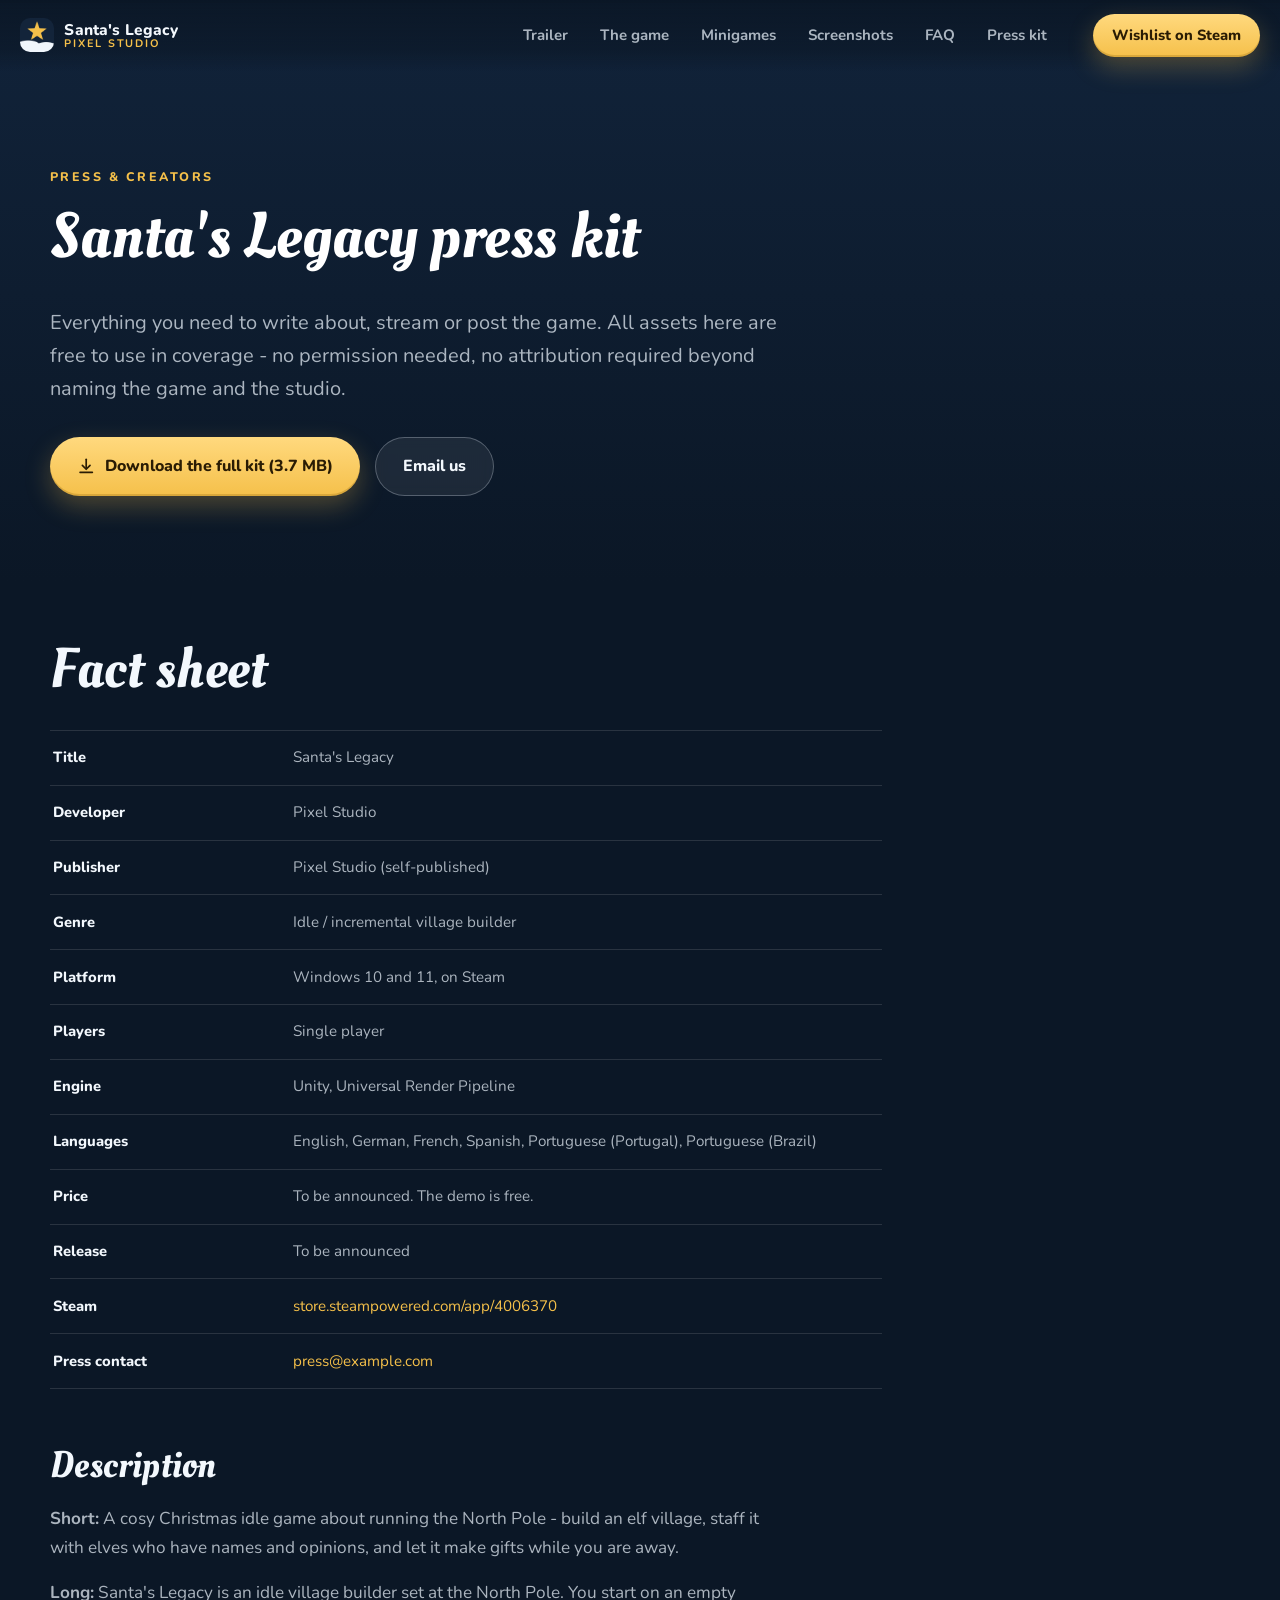
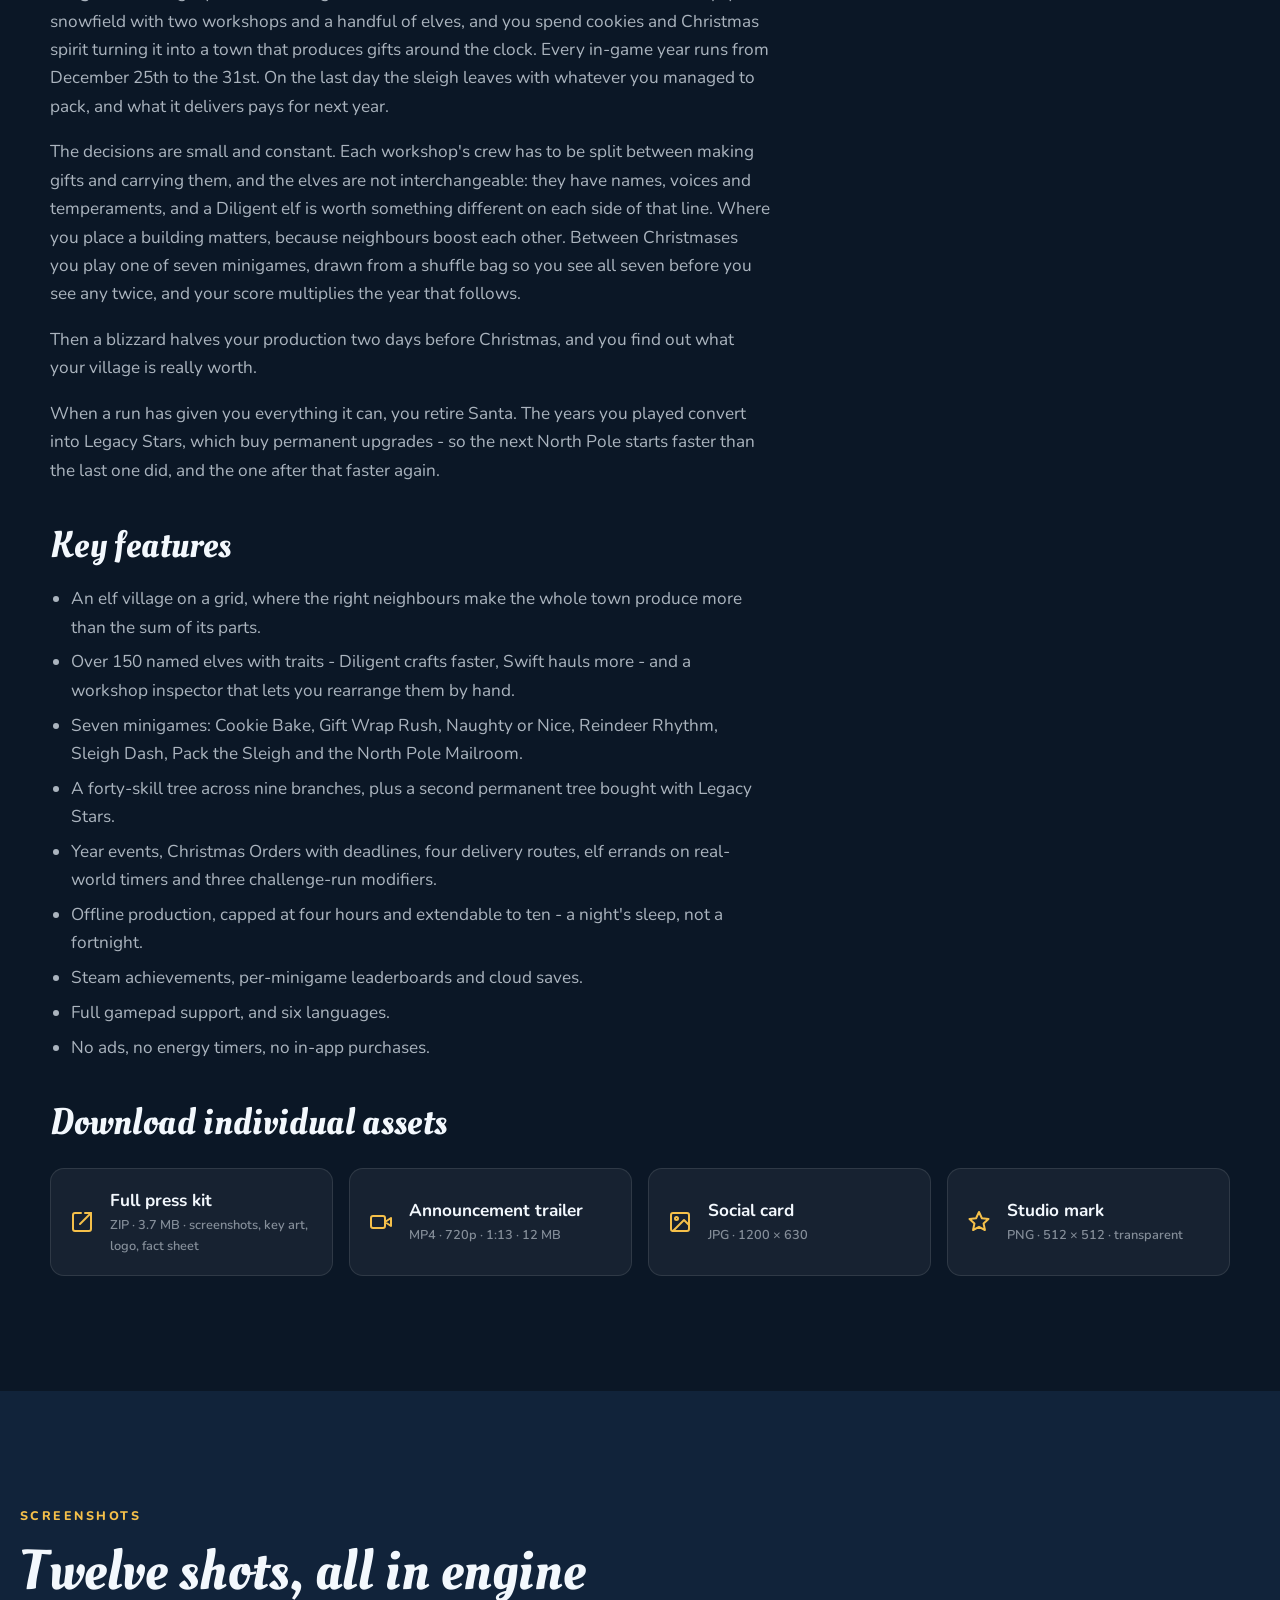
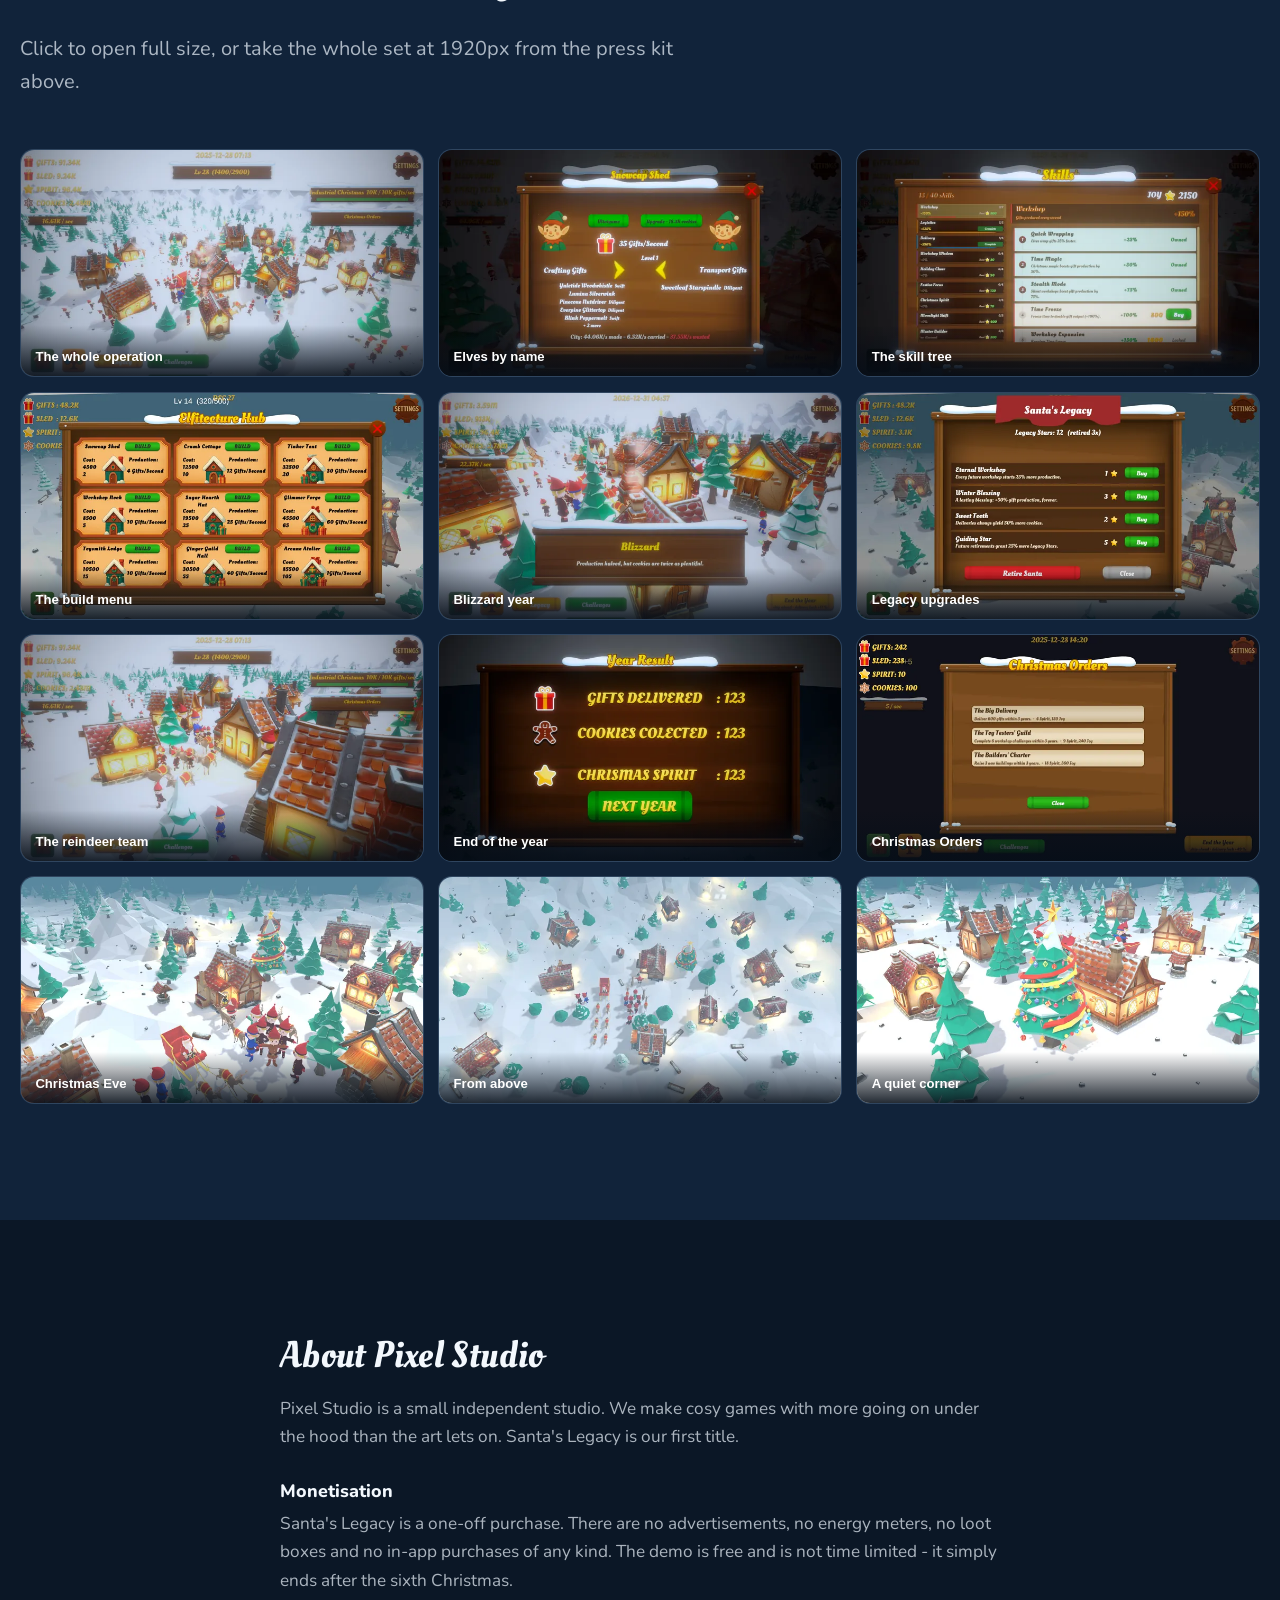
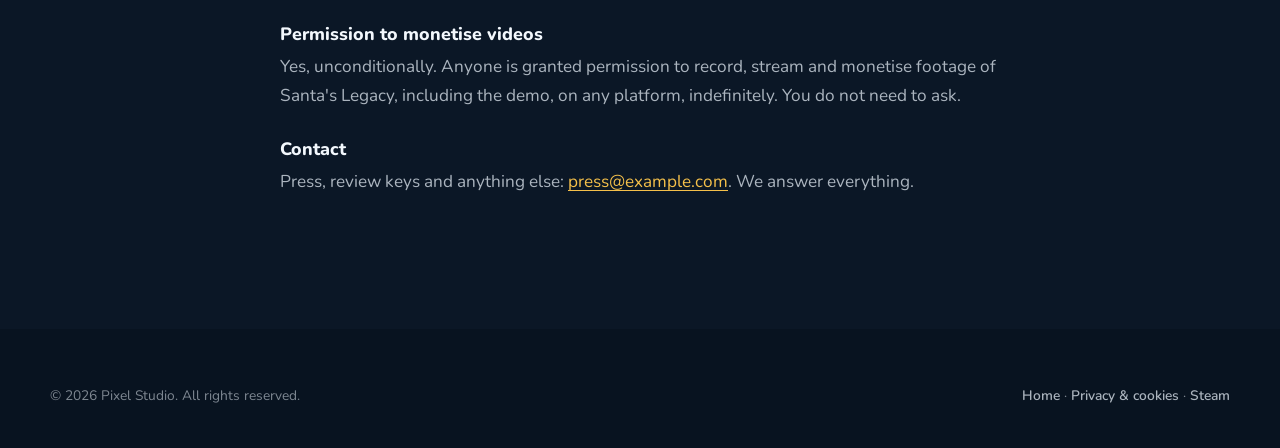
==== press.html @ 202d532f "Build the Santa's Legacy website for Pixel Studio A static, dependency-free marketing site: game pag" ====
<!DOCTYPE html>
<html lang="en">
<head>
<meta charset="utf-8">
<meta name="viewport" content="width=device-width, initial-scale=1">

<title>Press kit - Santa's Legacy | Pixel Studio</title>
<meta name="description" content="Press kit for Santa's Legacy by Pixel Studio: fact sheet, description, key features, the announcement trailer, logos and twelve in-engine screenshots, free to use in coverage.">
<link rel="canonical" href="https://example.com/press.html">
<meta name="theme-color" content="#0b1726">
<meta name="robots" content="index, follow, max-image-preview:large">

<meta property="og:type" content="article">
<meta property="og:site_name" content="Pixel Studio">
<meta property="og:title" content="Press kit - Santa's Legacy">
<meta property="og:description" content="Fact sheet, trailer, logos and twelve in-engine screenshots for Santa's Legacy by Pixel Studio.">
<meta property="og:url" content="https://example.com/press.html">
<meta property="og:image" content="https://example.com/assets/img/og-image.jpg">
<meta name="twitter:card" content="summary_large_image">
<meta name="twitter:image" content="https://example.com/assets/img/og-image.jpg">

<link rel="icon" href="favicon.ico" sizes="any">
<link rel="icon" href="assets/img/icon-192.png" type="image/png" sizes="192x192">
<link rel="apple-touch-icon" href="assets/img/apple-touch-icon.png">
<link rel="manifest" href="site.webmanifest">
<link rel="preload" href="assets/fonts/OleoScript-400-latin.woff2" as="font" type="font/woff2" crossorigin>
<link rel="preload" href="assets/fonts/Nunito-var-latin.woff2" as="font" type="font/woff2" crossorigin>
<link rel="stylesheet" href="assets/css/style.css">
</head>

<body>
<a class="skip-link" href="#main">Skip to content</a>

<header class="site-header" id="siteHeader">
  <div class="wrap-wide site-header__inner">
    <a class="brand" href="./" aria-label="Pixel Studio - Santa's Legacy home">
      <img class="brand__mark" src="assets/img/icon-192.png" alt="" width="34" height="34" decoding="async">
      <span class="brand__name">Santa's Legacy<span class="brand__sub">Pixel Studio</span></span>
    </a>
    <button class="nav-toggle" id="navToggle" aria-expanded="false" aria-controls="primaryNav" aria-label="Menu">
      <svg class="icon-open" viewBox="0 0 24 24" fill="none" stroke="currentColor" stroke-width="2.2" stroke-linecap="round" aria-hidden="true"><path d="M4 7h16M4 12h16M4 17h16"/></svg>
      <svg class="icon-close" viewBox="0 0 24 24" fill="none" stroke="currentColor" stroke-width="2.2" stroke-linecap="round" aria-hidden="true"><path d="M6 6l12 12M18 6L6 18"/></svg>
    </button>
    <nav class="nav" id="primaryNav" aria-label="Primary">
      <ul class="nav__list">
        <li><a href="./#trailer">Trailer</a></li>
        <li><a href="./#game">The game</a></li>
        <li><a href="./#minigames">Minigames</a></li>
        <li><a href="./#screenshots">Screenshots</a></li>
        <li><a href="./#faq">FAQ</a></li>
        <li><a href="press.html" aria-current="page">Press kit</a></li>
      </ul>
    </nav>
    <a class="btn btn--sm header-cta" data-cta="press-header" href="https://store.steampowered.com/app/4006370/" target="_blank" rel="noopener">Wishlist on Steam</a>
  </div>
</header>

<main id="main">

<section class="page-hero">
  <div class="wrap">
    <p class="eyebrow">Press &amp; creators</p>
    <h1>Santa's Legacy press kit</h1>
    <p class="lead">Everything you need to write about, stream or post the game. All assets here are free to use in coverage - no permission needed, no attribution required beyond naming the game and the studio.</p>
    <div class="hero__actions" style="margin-top:2rem">
      <a class="btn" href="assets/press/santas-legacy-presskit.zip" download>
        <svg viewBox="0 0 24 24" fill="none" stroke="currentColor" stroke-width="2.2" stroke-linecap="round" stroke-linejoin="round" aria-hidden="true"><path d="M12 3v12"/><path d="m7 11 5 5 5-5"/><path d="M4 20h16"/></svg>
        Download the full kit (3.7 MB)
      </a>
      <a class="btn btn--ghost" href="mailto:press@example.com">Email us</a>
    </div>
  </div>
</section>

<section class="section" style="padding-top:clamp(2rem,5vw,3.5rem)">
  <div class="wrap">

    <h2 class="h2">Fact sheet</h2>
    <dl class="facts" style="max-width:52rem;margin-bottom:3.5rem">
      <div><dt>Title</dt><dd>Santa's Legacy</dd></div>
      <div><dt>Developer</dt><dd>Pixel Studio</dd></div>
      <div><dt>Publisher</dt><dd>Pixel Studio (self-published)</dd></div>
      <div><dt>Genre</dt><dd>Idle / incremental village builder</dd></div>
      <div><dt>Platform</dt><dd>Windows 10 and 11, on Steam</dd></div>
      <div><dt>Players</dt><dd>Single player</dd></div>
      <div><dt>Engine</dt><dd>Unity, Universal Render Pipeline</dd></div>
      <div><dt>Languages</dt><dd>English, German, French, Spanish, Portuguese (Portugal), Portuguese (Brazil)</dd></div>
      <div><dt>Price</dt><dd>To be announced. The demo is free.</dd></div>
      <div><dt>Release</dt><dd>To be announced</dd></div>
      <div><dt>Steam</dt><dd><a href="https://store.steampowered.com/app/4006370/" target="_blank" rel="noopener" data-cta="press-factsheet">store.steampowered.com/app/4006370</a></dd></div>
      <div><dt>Press contact</dt><dd><a href="mailto:press@example.com">press@example.com</a></dd></div>
    </dl>

    <div class="prose">
      <h2 class="h2" style="margin-top:0">Description</h2>
      <p><strong>Short:</strong> A cosy Christmas idle game about running the North Pole - build an elf village, staff it with elves who have names and opinions, and let it make gifts while you are away.</p>
      <p><strong>Long:</strong> Santa's Legacy is an idle village builder set at the North Pole. You start on an empty snowfield with two workshops and a handful of elves, and you spend cookies and Christmas spirit turning it into a town that produces gifts around the clock. Every in-game year runs from December 25th to the 31st. On the last day the sleigh leaves with whatever you managed to pack, and what it delivers pays for next year.</p>
      <p>The decisions are small and constant. Each workshop's crew has to be split between making gifts and carrying them, and the elves are not interchangeable: they have names, voices and temperaments, and a Diligent elf is worth something different on each side of that line. Where you place a building matters, because neighbours boost each other. Between Christmases you play one of seven minigames, drawn from a shuffle bag so you see all seven before you see any twice, and your score multiplies the year that follows.</p>
      <p>Then a blizzard halves your production two days before Christmas, and you find out what your village is really worth.</p>
      <p>When a run has given you everything it can, you retire Santa. The years you played convert into Legacy Stars, which buy permanent upgrades - so the next North Pole starts faster than the last one did, and the one after that faster again.</p>

      <h2 class="h2">Key features</h2>
      <ul>
        <li>An elf village on a grid, where the right neighbours make the whole town produce more than the sum of its parts.</li>
        <li>Over 150 named elves with traits - Diligent crafts faster, Swift hauls more - and a workshop inspector that lets you rearrange them by hand.</li>
        <li>Seven minigames: Cookie Bake, Gift Wrap Rush, Naughty or Nice, Reindeer Rhythm, Sleigh Dash, Pack the Sleigh and the North Pole Mailroom.</li>
        <li>A forty-skill tree across nine branches, plus a second permanent tree bought with Legacy Stars.</li>
        <li>Year events, Christmas Orders with deadlines, four delivery routes, elf errands on real-world timers and three challenge-run modifiers.</li>
        <li>Offline production, capped at four hours and extendable to ten - a night's sleep, not a fortnight.</li>
        <li>Steam achievements, per-minigame leaderboards and cloud saves.</li>
        <li>Full gamepad support, and six languages.</li>
        <li>No ads, no energy timers, no in-app purchases.</li>
      </ul>

      <h2 class="h2">Download individual assets</h2>
    </div>

    <div class="dl-grid">
      <a class="dl" href="assets/press/santas-legacy-presskit.zip" download>
        <svg viewBox="0 0 24 24" fill="none" stroke="currentColor" stroke-width="2" stroke-linecap="round" stroke-linejoin="round" aria-hidden="true"><path d="M21 8v11a2 2 0 0 1-2 2H5a2 2 0 0 1-2-2V5a2 2 0 0 1 2-2h6"/><path d="M15 3h6v6"/><path d="M10 14 21 3"/></svg>
        <span>Full press kit<small>ZIP &middot; 3.7 MB &middot; screenshots, key art, logo, fact sheet</small></span>
      </a>
      <a class="dl" href="assets/video/santas-legacy-trailer-720p.mp4" download>
        <svg viewBox="0 0 24 24" fill="none" stroke="currentColor" stroke-width="2" stroke-linecap="round" stroke-linejoin="round" aria-hidden="true"><path d="m22 8-6 4 6 4V8Z"/><rect x="2" y="6" width="14" height="12" rx="2"/></svg>
        <span>Announcement trailer<small>MP4 &middot; 720p &middot; 1:13 &middot; 12 MB</small></span>
      </a>
      <a class="dl" href="assets/img/og-image.jpg" download>
        <svg viewBox="0 0 24 24" fill="none" stroke="currentColor" stroke-width="2" stroke-linecap="round" stroke-linejoin="round" aria-hidden="true"><rect x="3" y="3" width="18" height="18" rx="2"/><circle cx="8.5" cy="8.5" r="1.5"/><path d="m21 15-5-5L5 21"/></svg>
        <span>Social card<small>JPG &middot; 1200 &times; 630</small></span>
      </a>
      <a class="dl" href="assets/img/icon-512.png" download>
        <svg viewBox="0 0 24 24" fill="none" stroke="currentColor" stroke-width="2" stroke-linecap="round" stroke-linejoin="round" aria-hidden="true"><path d="m12 2 2.9 6.26 6.6.72-4.95 4.5 1.37 6.52L12 16.8l-5.92 3.2 1.37-6.52L2.5 8.98l6.6-.72Z"/></svg>
        <span>Studio mark<small>PNG &middot; 512 &times; 512 &middot; transparent</small></span>
      </a>
    </div>
  </div>
</section>

<section class="section section--night2">
  <div class="wrap-wide">
    <div class="head">
      <p class="eyebrow">Screenshots</p>
      <h2 class="h2">Twelve shots, all in engine</h2>
      <p class="lead">Click to open full size, or take the whole set at 1920px from the press kit above.</p>
    </div>

    <ul class="gallery" id="gallery">
      <li><button class="shot" type="button" data-full="assets/img/shots/village-operation.jpg" data-cap="The whole operation running."><figure style="margin:0"><picture><source type="image/webp" srcset="assets/img/thumbs/village-operation.webp"><img src="assets/img/thumbs/village-operation.jpg" alt="A built-up North Pole village with the resource HUD." width="760" height="428" loading="lazy" decoding="async"></picture><figcaption>The whole operation</figcaption></figure></button></li>
      <li><button class="shot" type="button" data-full="assets/img/shots/elf-inspector.jpg" data-cap="Every elf by name, with a trait."><figure style="margin:0"><picture><source type="image/webp" srcset="assets/img/thumbs/elf-inspector.webp"><img src="assets/img/thumbs/elf-inspector.jpg" alt="The workshop inspector listing named elves." width="760" height="428" loading="lazy" decoding="async"></picture><figcaption>Elves by name</figcaption></figure></button></li>
      <li><button class="shot" type="button" data-full="assets/img/shots/skill-tree.jpg" data-cap="Forty skills across nine branches."><figure style="margin:0"><picture><source type="image/webp" srcset="assets/img/thumbs/skill-tree.webp"><img src="assets/img/thumbs/skill-tree.jpg" alt="The skill tree panel." width="760" height="428" loading="lazy" decoding="async"></picture><figcaption>The skill tree</figcaption></figure></button></li>
      <li><button class="shot" type="button" data-full="assets/img/shots/build-menu.jpg" data-cap="Nine workshop types and what each one costs."><figure style="margin:0"><picture><source type="image/webp" srcset="assets/img/thumbs/build-menu.webp"><img src="assets/img/thumbs/build-menu.jpg" alt="The build menu." width="760" height="428" loading="lazy" decoding="async"></picture><figcaption>The build menu</figcaption></figure></button></li>
      <li><button class="shot" type="button" data-full="assets/img/shots/blizzard.jpg" data-cap="A blizzard halves production with days to go."><figure style="margin:0"><picture><source type="image/webp" srcset="assets/img/thumbs/blizzard.webp"><img src="assets/img/thumbs/blizzard.jpg" alt="A blizzard year event." width="760" height="428" loading="lazy" decoding="async"></picture><figcaption>Blizzard year</figcaption></figure></button></li>
      <li><button class="shot" type="button" data-full="assets/img/shots/legacy-prestige.jpg" data-cap="Retire, and turn the years into permanent upgrades."><figure style="margin:0"><picture><source type="image/webp" srcset="assets/img/thumbs/legacy-prestige.webp"><img src="assets/img/thumbs/legacy-prestige.jpg" alt="The Legacy prestige screen." width="760" height="428" loading="lazy" decoding="async"></picture><figcaption>Legacy upgrades</figcaption></figure></button></li>
      <li><button class="shot" type="button" data-full="assets/img/shots/reindeer-team.jpg" data-cap="The team in harness outside the workshops."><figure style="margin:0"><picture><source type="image/webp" srcset="assets/img/thumbs/reindeer-team.webp"><img src="assets/img/thumbs/reindeer-team.jpg" alt="The reindeer team in harness." width="760" height="428" loading="lazy" decoding="async"></picture><figcaption>The reindeer team</figcaption></figure></button></li>
      <li><button class="shot" type="button" data-full="assets/img/shots/year-end.jpg" data-cap="The year is over and the gifts are counted."><figure style="margin:0"><picture><source type="image/webp" srcset="assets/img/thumbs/year-end.webp"><img src="assets/img/thumbs/year-end.jpg" alt="The end of year payout screen." width="760" height="428" loading="lazy" decoding="async"></picture><figcaption>End of the year</figcaption></figure></button></li>
      <li><button class="shot" type="button" data-full="assets/img/shots/christmas-orders.jpg" data-cap="Christmas Orders: a number and a deadline."><figure style="margin:0"><picture><source type="image/webp" srcset="assets/img/thumbs/christmas-orders.webp"><img src="assets/img/thumbs/christmas-orders.jpg" alt="The Christmas Orders board." width="760" height="428" loading="lazy" decoding="async"></picture><figcaption>Christmas Orders</figcaption></figure></button></li>
      <li><button class="shot" type="button" data-full="assets/img/shots/sleigh-tree.jpg" data-cap="Santa, the sleigh and a crowd of elves."><figure style="margin:0"><picture><source type="image/webp" srcset="assets/img/thumbs/sleigh-tree.webp"><img src="assets/img/thumbs/sleigh-tree.jpg" alt="Santa's sleigh beside the Christmas tree." width="760" height="428" loading="lazy" decoding="async"></picture><figcaption>Christmas Eve</figcaption></figure></button></li>
      <li><button class="shot" type="button" data-full="assets/img/shots/village-top.jpg" data-cap="The village from above."><figure style="margin:0"><picture><source type="image/webp" srcset="assets/img/thumbs/village-top.webp"><img src="assets/img/thumbs/village-top.jpg" alt="A high overview of the elf village." width="760" height="428" loading="lazy" decoding="async"></picture><figcaption>From above</figcaption></figure></button></li>
      <li><button class="shot" type="button" data-full="assets/img/shots/tree-closeup.jpg" data-cap="A decorated tree and a lit workshop."><figure style="margin:0"><picture><source type="image/webp" srcset="assets/img/thumbs/tree-closeup.webp"><img src="assets/img/thumbs/tree-closeup.jpg" alt="A decorated Christmas tree beside a lit workshop." width="760" height="428" loading="lazy" decoding="async"></picture><figcaption>A quiet corner</figcaption></figure></button></li>
    </ul>
  </div>
</section>

<section class="section">
  <div class="wrap prose">
    <h2 class="h2" style="margin-top:0">About Pixel Studio</h2>
    <p>Pixel Studio is a small independent studio. We make cosy games with more going on under the hood than the art lets on. Santa's Legacy is our first title.</p>
    <h3>Monetisation</h3>
    <p>Santa's Legacy is a one-off purchase. There are no advertisements, no energy meters, no loot boxes and no in-app purchases of any kind. The demo is free and is not time limited - it simply ends after the sixth Christmas.</p>
    <h3>Permission to monetise videos</h3>
    <p>Yes, unconditionally. Anyone is granted permission to record, stream and monetise footage of Santa's Legacy, including the demo, on any platform, indefinitely. You do not need to ask.</p>
    <h3>Contact</h3>
    <p>Press, review keys and anything else: <a href="mailto:press@example.com">press@example.com</a>. We answer everything.</p>
  </div>
</section>

</main>

<footer class="site-footer">
  <div class="wrap">
    <div class="site-footer__bar" style="border-top:0;padding-top:0">
      <p style="margin:0">&copy; <span id="year">2026</span> Pixel Studio. All rights reserved.</p>
      <p style="margin:0"><a href="./">Home</a> &middot; <a href="privacy.html">Privacy &amp; cookies</a> &middot; <a href="https://store.steampowered.com/app/4006370/" target="_blank" rel="noopener" data-cta="press-footer">Steam</a></p>
    </div>
  </div>
</footer>

<div class="lightbox" id="lightbox" role="dialog" aria-modal="true" aria-label="Screenshot viewer">
  <img id="lightboxImg" src="" alt="">
  <p class="lightbox__cap" id="lightboxCap"></p>
  <button class="lightbox__btn lightbox__close" id="lightboxClose" type="button" aria-label="Close">
    <svg viewBox="0 0 24 24" fill="none" stroke="currentColor" stroke-width="2.2" stroke-linecap="round" aria-hidden="true"><path d="M6 6l12 12M18 6L6 18"/></svg>
  </button>
  <button class="lightbox__btn lightbox__prev" id="lightboxPrev" type="button" aria-label="Previous screenshot">
    <svg viewBox="0 0 24 24" fill="none" stroke="currentColor" stroke-width="2.2" stroke-linecap="round" stroke-linejoin="round" aria-hidden="true"><path d="M15 5 8 12l7 7"/></svg>
  </button>
  <button class="lightbox__btn lightbox__next" id="lightboxNext" type="button" aria-label="Next screenshot">
    <svg viewBox="0 0 24 24" fill="none" stroke="currentColor" stroke-width="2.2" stroke-linecap="round" stroke-linejoin="round" aria-hidden="true"><path d="m9 5 7 7-7 7"/></svg>
  </button>
</div>

<div class="consent" id="consent" role="dialog" aria-live="polite" aria-label="Cookie notice">
  <p>We would like to use Google Analytics to count visits and see which pages people read. No tracking runs until you say yes. <a href="privacy.html">How we handle data</a>.</p>
  <div class="consent__actions">
    <button class="btn btn--sm btn--ghost" id="consentNo" type="button">Decline</button>
    <button class="btn btn--sm" id="consentYes" type="button">Accept</button>
  </div>
</div>

<script src="assets/js/main.js" defer></script>
</body>
</html>
---- assets/css/style.css ----
/* ==========================================================================
   Santa's Legacy - Pixel Studio
   Palette and type are lifted from the game itself: night-sky navy, the
   gold the HUD prints its numbers in, workshop wood, and Oleo Script,
   which is the face the in-game UI uses.
   ========================================================================== */

/* --- Fonts (self-hosted: no third-party request, no consent question) ---- */
@font-face{font-family:'Oleo Script';font-style:normal;font-weight:400;font-display:swap;src:url('../fonts/OleoScript-400-latin-ext.woff2') format('woff2');unicode-range:U+0100-02BA, U+02BD-02C5, U+02C7-02CC, U+02CE-02D7, U+02DD-02FF, U+0304, U+0308, U+0329, U+1D00-1DBF, U+1E00-1E9F, U+1EF2-1EFF, U+2020, U+20A0-20AB, U+20AD-20C0, U+2113, U+2C60-2C7F, U+A720-A7FF;}
@font-face{font-family:'Oleo Script';font-style:normal;font-weight:400;font-display:swap;src:url('../fonts/OleoScript-400-latin.woff2') format('woff2');unicode-range:U+0000-00FF, U+0131, U+0152-0153, U+02BB-02BC, U+02C6, U+02DA, U+02DC, U+0304, U+0308, U+0329, U+2000-206F, U+20AC, U+2122, U+2191, U+2193, U+2212, U+2215, U+FEFF, U+FFFD;}
@font-face{font-family:'Oleo Script';font-style:normal;font-weight:700;font-display:swap;src:url('../fonts/OleoScript-700-latin-ext.woff2') format('woff2');unicode-range:U+0100-02BA, U+02BD-02C5, U+02C7-02CC, U+02CE-02D7, U+02DD-02FF, U+0304, U+0308, U+0329, U+1D00-1DBF, U+1E00-1E9F, U+1EF2-1EFF, U+2020, U+20A0-20AB, U+20AD-20C0, U+2113, U+2C60-2C7F, U+A720-A7FF;}
@font-face{font-family:'Oleo Script';font-style:normal;font-weight:700;font-display:swap;src:url('../fonts/OleoScript-700-latin.woff2') format('woff2');unicode-range:U+0000-00FF, U+0131, U+0152-0153, U+02BB-02BC, U+02C6, U+02DA, U+02DC, U+0304, U+0308, U+0329, U+2000-206F, U+20AC, U+2122, U+2191, U+2193, U+2212, U+2215, U+FEFF, U+FFFD;}
@font-face{font-family:'Nunito';font-style:normal;font-weight:400 800;font-display:swap;src:url('../fonts/Nunito-var-latin-ext.woff2') format('woff2');unicode-range:U+0100-02BA, U+02BD-02C5, U+02C7-02CC, U+02CE-02D7, U+02DD-02FF, U+0304, U+0308, U+0329, U+1D00-1DBF, U+1E00-1E9F, U+1EF2-1EFF, U+2020, U+20A0-20AB, U+20AD-20C0, U+2113, U+2C60-2C7F, U+A720-A7FF;}
@font-face{font-family:'Nunito';font-style:normal;font-weight:400 800;font-display:swap;src:url('../fonts/Nunito-var-latin.woff2') format('woff2');unicode-range:U+0000-00FF, U+0131, U+0152-0153, U+02BB-02BC, U+02C6, U+02DA, U+02DC, U+0304, U+0308, U+0329, U+2000-206F, U+20AC, U+2122, U+2191, U+2193, U+2212, U+2215, U+FEFF, U+FFFD;}

/* --- Tokens ------------------------------------------------------------- */
:root{
  --night:       #0b1726;
  --night-2:     #11233a;
  --night-3:     #17304d;
  --snow:        #f3f8fd;
  --snow-2:      #e5eef7;
  --ink:         #14202e;
  --ink-2:       #41526a;
  --gold:        #f5c04a;
  --gold-hi:     #ffd97e;
  --red:         #d1443c;
  --red-hi:      #e8584f;
  --pine:        #2f9e6b;
  --wood:        #7a4a22;
  --wood-hi:     #a0652f;

  --fg:          var(--snow);
  --fg-muted:    rgba(233,241,250,.72);
  --fg-dim:      rgba(233,241,250,.52);

  --font-display:'Oleo Script', 'Brush Script MT', cursive;
  --font-body:   'Nunito', system-ui, -apple-system, 'Segoe UI', Roboto, sans-serif;

  --w:           1180px;
  --w-wide:      1360px;
  --r:           16px;
  --r-lg:        24px;

  --shadow:      0 18px 44px rgba(3,10,20,.42);
  --shadow-sm:   0 8px 22px rgba(3,10,20,.28);
  --ring:        0 0 0 3px rgba(245,192,74,.55);

  --ease:        cubic-bezier(.22,.7,.3,1);
}

/* --- Reset -------------------------------------------------------------- */
*,*::before,*::after{box-sizing:border-box}
html{-webkit-text-size-adjust:100%;scroll-behavior:smooth}
@media (prefers-reduced-motion:reduce){html{scroll-behavior:auto}}
body{
  margin:0;
  background:var(--night);
  color:var(--fg);
  font-family:var(--font-body);
  font-size:clamp(1rem,.96rem + .2vw,1.075rem);
  line-height:1.65;
  -webkit-font-smoothing:antialiased;
  overflow-x:hidden;
}
img,video,canvas{max-width:100%;height:auto;display:block}
a{color:var(--gold);text-decoration:none}
a:hover{color:var(--gold-hi)}
h1,h2,h3,h4{line-height:1.14;margin:0 0 .5em;text-wrap:balance}
p{margin:0 0 1em}
ul{margin:0;padding:0;list-style:none}
:focus-visible{outline:none;box-shadow:var(--ring);border-radius:6px}

.skip-link{
  position:absolute;left:12px;top:-64px;z-index:200;
  background:var(--gold);color:#1a1205;font-weight:800;
  padding:12px 20px;border-radius:0 0 12px 12px;transition:top .18s var(--ease);
}
.skip-link:focus{top:0}

/* --- Layout primitives -------------------------------------------------- */
.wrap{width:min(100% - 2.5rem,var(--w));margin-inline:auto}
.wrap-wide{width:min(100% - 2.5rem,var(--w-wide));margin-inline:auto}
section{position:relative}
.section{padding:clamp(4rem,9vw,7.5rem) 0}
.section--snow{background:var(--snow);color:var(--ink)}
.section--snow p{color:var(--ink-2)}
.section--night2{background:var(--night-2)}

.eyebrow{
  font-family:var(--font-body);font-weight:800;
  font-size:.78rem;letter-spacing:.2em;text-transform:uppercase;
  color:var(--gold);margin:0 0 .85rem;
}
.section--snow .eyebrow{color:var(--wood-hi)}
.h2{font-family:var(--font-display);font-weight:400;font-size:clamp(2.1rem,1.3rem + 3.2vw,3.5rem);letter-spacing:.01em}
.lead{font-size:clamp(1.05rem,1rem + .35vw,1.25rem);color:var(--fg-muted);max-width:62ch}
.section--snow .lead{color:var(--ink-2)}
.head{max-width:66ch;margin-bottom:clamp(2rem,4vw,3.25rem)}
.head--center{margin-inline:auto;text-align:center}

/* --- Buttons ------------------------------------------------------------ */
.btn{
  --btn-bg:var(--gold);--btn-fg:#22180440;
  display:inline-flex;align-items:center;justify-content:center;gap:.6rem;
  font-family:var(--font-body);font-weight:800;font-size:1rem;
  padding:.95rem 1.7rem;border-radius:999px;border:0;cursor:pointer;
  background:linear-gradient(180deg,var(--gold-hi),var(--gold));
  color:#2a1c04;
  box-shadow:0 10px 26px rgba(245,192,74,.28),inset 0 -2px 0 rgba(120,80,0,.22);
  transition:transform .16s var(--ease),box-shadow .16s var(--ease),background .16s var(--ease);
  text-align:center;
}
.btn:hover{transform:translateY(-2px);color:#2a1c04;box-shadow:0 16px 34px rgba(245,192,74,.36),inset 0 -2px 0 rgba(120,80,0,.22)}
.btn:active{transform:translateY(0)}
.btn--ghost{
  background:rgba(255,255,255,.07);color:var(--fg);
  border:1.5px solid rgba(233,241,250,.28);
  box-shadow:none;backdrop-filter:blur(6px);
}
.btn--ghost:hover{background:rgba(255,255,255,.13);color:var(--fg);box-shadow:none}
.section--snow .btn--ghost{background:rgba(20,32,46,.05);color:var(--ink);border-color:rgba(20,32,46,.22)}
.btn--sm{padding:.6rem 1.2rem;font-size:.92rem}
.btn svg{width:1.15em;height:1.15em;flex:none}

/* --- Header ------------------------------------------------------------- */
.site-header{
  position:sticky;top:0;z-index:60;
  background:linear-gradient(180deg,rgba(11,23,38,.92),rgba(11,23,38,.6) 70%,transparent);
  transition:background .25s var(--ease),box-shadow .25s var(--ease);
}
.site-header.is-stuck{
  background:rgba(9,19,32,.94);
  backdrop-filter:blur(12px);
  box-shadow:0 1px 0 rgba(255,255,255,.07),0 12px 30px rgba(0,0,0,.3);
}
.site-header__inner{display:flex;align-items:center;gap:1.25rem;padding:.85rem 0;min-height:68px}
.brand{display:flex;align-items:center;gap:.65rem;color:var(--fg);font-weight:800;letter-spacing:.01em}
.brand:hover{color:var(--fg)}
.brand__mark{width:34px;height:34px;border-radius:10px;flex:none}
.brand__name{font-size:.97rem;line-height:1.1}
.brand__sub{display:block;font-size:.68rem;font-weight:700;letter-spacing:.16em;text-transform:uppercase;color:var(--gold)}

.nav{margin-left:auto}
.nav__list{display:flex;align-items:center;gap:.3rem}
.nav__list a{
  display:block;padding:.55rem .85rem;border-radius:10px;
  color:var(--fg-muted);font-weight:700;font-size:.94rem;
  transition:color .15s var(--ease),background .15s var(--ease);
}
.nav__list a:hover{color:var(--fg);background:rgba(255,255,255,.08)}
.header-cta{margin-left:.75rem}

.nav-toggle{
  display:none;margin-left:auto;width:44px;height:44px;border-radius:12px;
  background:rgba(255,255,255,.08);border:1px solid rgba(233,241,250,.2);
  color:var(--fg);cursor:pointer;align-items:center;justify-content:center;
}
.nav-toggle svg{width:22px;height:22px}
.nav-toggle .icon-close{display:none}
.nav-toggle[aria-expanded="true"] .icon-open{display:none}
.nav-toggle[aria-expanded="true"] .icon-close{display:block}

@media (max-width:920px){
  .nav-toggle{display:inline-flex}
  .nav{
    position:absolute;left:0;right:0;top:100%;
    background:rgba(9,19,32,.98);backdrop-filter:blur(14px);
    border-top:1px solid rgba(255,255,255,.08);
    padding:.75rem 1.25rem 1.5rem;margin:0;
    display:none;
  }
  .nav.is-open{display:block}
  .nav__list{flex-direction:column;align-items:stretch;gap:.1rem}
  .nav__list a{padding:.8rem .6rem;font-size:1.02rem}
  .header-cta{display:none}
}

/* --- Hero --------------------------------------------------------------- */
.hero{position:relative;isolation:isolate;min-height:min(92svh,860px);display:flex;align-items:center;padding:clamp(3rem,10vh,6rem) 0 clamp(3.5rem,8vh,5.5rem);margin-top:-68px;padding-top:calc(68px + clamp(3rem,10vh,6rem))}
.hero__bg{position:absolute;inset:0;z-index:-2;overflow:hidden}
.hero__bg img{width:100%;height:100%;object-fit:cover;object-position:50% 58%}
.hero__scrim{
  position:absolute;inset:0;z-index:-1;
  background:
    linear-gradient(180deg,rgba(9,19,32,.86) 0%,rgba(9,19,32,.38) 32%,rgba(9,19,32,.55) 68%,var(--night) 100%),
    radial-gradient(90% 70% at 20% 55%,rgba(9,19,32,.72),transparent 70%);
}
.hero__snow{position:absolute;inset:0;z-index:-1;pointer-events:none}
.hero__inner{max-width:44rem}
.badge{
  display:inline-flex;align-items:center;gap:.55rem;
  background:rgba(209,68,60,.16);border:1px solid rgba(232,88,79,.55);
  color:#ffd2ce;font-weight:800;font-size:.76rem;letter-spacing:.14em;text-transform:uppercase;
  padding:.45rem 1rem;border-radius:999px;margin-bottom:1.35rem;
  backdrop-filter:blur(6px);
}
.badge__dot{width:7px;height:7px;border-radius:50%;background:var(--red-hi);box-shadow:0 0 0 0 rgba(232,88,79,.7);animation:pulse 2.4s infinite}
@keyframes pulse{70%{box-shadow:0 0 0 9px rgba(232,88,79,0)}100%{box-shadow:0 0 0 0 rgba(232,88,79,0)}}
@media (prefers-reduced-motion:reduce){.badge__dot{animation:none}}

.hero__title{
  font-family:var(--font-display);font-weight:400;
  font-size:clamp(3.1rem,1.6rem + 7vw,6.2rem);
  line-height:1.02;margin:0 0 .35rem;
  color:#fff;
  text-shadow:0 3px 0 rgba(10,20,34,.35),0 18px 46px rgba(0,0,0,.55);
}
.hero__title span{color:var(--gold);display:block}
.hero__tagline{
  font-size:clamp(1.12rem,1rem + .6vw,1.45rem);
  color:#e9f1fa;max-width:34ch;margin-bottom:1.9rem;
  text-shadow:0 2px 14px rgba(0,0,0,.6);
}
.hero__actions{display:flex;flex-wrap:wrap;gap:.9rem;margin-bottom:2.4rem}
.hero__note{font-size:.88rem;color:var(--fg-dim);margin:0 0 2.4rem}

.stats{display:flex;flex-wrap:wrap;gap:.6rem 2.4rem}
.stat__n{font-family:var(--font-display);font-size:clamp(1.6rem,1.2rem + 1.4vw,2.2rem);color:var(--gold);line-height:1.1}
.stat__l{font-size:.76rem;font-weight:800;letter-spacing:.14em;text-transform:uppercase;color:var(--fg-dim)}

/* --- Trailer ------------------------------------------------------------ */
.player{
  position:relative;border-radius:var(--r-lg);overflow:hidden;
  box-shadow:var(--shadow);background:#000;aspect-ratio:16/9;
  border:1px solid rgba(255,255,255,.1);
}
.player video,.player img{width:100%;height:100%;object-fit:cover;display:block}
.player__btn{
  position:absolute;inset:0;width:100%;height:100%;border:0;padding:0;cursor:pointer;
  background:linear-gradient(0deg,rgba(6,14,24,.5),rgba(6,14,24,.12));
  display:grid;place-items:center;color:#fff;
}
.player__btn:hover .player__play{transform:scale(1.08);background:var(--gold)}
.player__play{
  width:clamp(68px,8vw,92px);aspect-ratio:1;border-radius:50%;
  background:rgba(245,192,74,.92);color:#2a1c04;
  display:grid;place-items:center;
  box-shadow:0 14px 40px rgba(0,0,0,.45);
  transition:transform .2s var(--ease),background .2s var(--ease);
}
.player__play svg{width:34%;height:34%;margin-left:8%}
.player__label{
  position:absolute;left:0;right:0;bottom:0;padding:1.4rem 1.6rem;
  font-weight:800;font-size:.95rem;text-align:left;
  text-shadow:0 2px 10px rgba(0,0,0,.7);
}
.player__label span{color:var(--gold)}

/* --- Pillars ------------------------------------------------------------ */
.pillars{display:grid;gap:1.4rem;grid-template-columns:repeat(auto-fit,minmax(min(100%,17rem),1fr))}
.pillar{
  background:#fff;border:1px solid var(--snow-2);border-radius:var(--r);
  padding:1.8rem 1.6rem;box-shadow:0 10px 26px rgba(24,46,74,.07);
}
.pillar__i{
  width:50px;height:50px;border-radius:14px;display:grid;place-items:center;
  background:linear-gradient(160deg,var(--gold-hi),var(--gold));margin-bottom:1.05rem;
  box-shadow:0 8px 18px rgba(245,192,74,.34);
}
.pillar__i svg{width:26px;height:26px;color:#3a2703}
.pillar h3{font-family:var(--font-display);font-weight:400;font-size:1.65rem;color:var(--ink)}
.pillar p{margin:0;font-size:.98rem}

/* --- Feature rows ------------------------------------------------------- */
.feature{
  display:grid;gap:clamp(2rem,5vw,4rem);align-items:center;
  grid-template-columns:1fr 1fr;
}
.feature + .feature{margin-top:clamp(4rem,8vw,7rem)}
.feature:nth-child(even) .feature__media{order:-1}
.feature h3{font-family:var(--font-display);font-weight:400;font-size:clamp(1.8rem,1.3rem + 1.7vw,2.6rem)}
.feature__list{margin-top:1.4rem;display:grid;gap:.7rem}
.feature__list li{display:flex;gap:.7rem;align-items:flex-start;color:var(--fg-muted);font-size:.98rem}
.feature__list svg{width:20px;height:20px;flex:none;margin-top:.25rem;color:var(--pine)}
.feature__media{border-radius:var(--r-lg);overflow:hidden;box-shadow:var(--shadow);border:1px solid rgba(255,255,255,.1);background:var(--night-3)}
.feature__media img{width:100%;aspect-ratio:16/9;object-fit:cover}
.feature__cap{font-size:.82rem;color:var(--fg-dim);margin:.75rem .2rem 0}
@media (max-width:840px){
  .feature{grid-template-columns:1fr}
  .feature:nth-child(even) .feature__media{order:0}
}

/* --- Feature grid ------------------------------------------------------- */
.grid{display:grid;gap:1.1rem;grid-template-columns:repeat(auto-fit,minmax(min(100%,15.5rem),1fr))}
.card{
  background:linear-gradient(170deg,rgba(255,255,255,.075),rgba(255,255,255,.028));
  border:1px solid rgba(255,255,255,.1);border-radius:var(--r);
  padding:1.5rem 1.4rem;transition:transform .2s var(--ease),border-color .2s var(--ease),background .2s var(--ease);
}
.card:hover{transform:translateY(-3px);border-color:rgba(245,192,74,.4);background:linear-gradient(170deg,rgba(255,255,255,.1),rgba(255,255,255,.04))}
.card h3{font-size:1.06rem;font-weight:800;margin-bottom:.4rem;color:#fff;font-family:var(--font-body)}
.card p{margin:0;font-size:.93rem;color:var(--fg-muted);line-height:1.6}
.card__i{font-size:1.5rem;line-height:1;margin-bottom:.9rem;display:block}

/* --- Minigames ---------------------------------------------------------- */
.mg-grid{display:grid;gap:1.3rem;grid-template-columns:repeat(auto-fit,minmax(min(100%,18rem),1fr))}
.mg{
  background:#fff;border:1px solid var(--snow-2);border-radius:var(--r);overflow:hidden;
  box-shadow:0 10px 26px rgba(24,46,74,.08);
  transition:transform .2s var(--ease),box-shadow .2s var(--ease);
  display:flex;flex-direction:column;
}
.mg:hover{transform:translateY(-4px);box-shadow:0 20px 40px rgba(24,46,74,.16)}
.mg img{width:100%;aspect-ratio:16/9;object-fit:cover;background:var(--snow-2)}
.mg__body{padding:1.15rem 1.25rem 1.35rem}
.mg h3{font-family:var(--font-display);font-weight:400;font-size:1.4rem;color:var(--ink);margin-bottom:.25rem}
.mg p{margin:0;font-size:.92rem;color:var(--ink-2);line-height:1.55}

/* --- Gallery ------------------------------------------------------------ */
.gallery{display:grid;gap:.9rem;grid-template-columns:repeat(auto-fit,minmax(min(100%,19rem),1fr))}
.shot{
  position:relative;padding:0;border:1px solid rgba(255,255,255,.1);
  border-radius:14px;overflow:hidden;cursor:zoom-in;background:var(--night-3);
  transition:transform .2s var(--ease),border-color .2s var(--ease);
  display:block;width:100%;
}
.shot:hover{transform:translateY(-3px);border-color:rgba(245,192,74,.5)}
.shot img{width:100%;aspect-ratio:16/9;object-fit:cover}
.shot figcaption{
  position:absolute;left:0;right:0;bottom:0;
  padding:1.5rem .9rem .75rem;text-align:left;
  font-size:.82rem;font-weight:700;color:#fff;
  background:linear-gradient(0deg,rgba(6,14,24,.88),transparent);
}

/* --- Lightbox ----------------------------------------------------------- */
.lightbox{
  position:fixed;inset:0;z-index:120;display:none;
  background:rgba(5,11,19,.94);backdrop-filter:blur(8px);
  padding:clamp(1rem,4vw,3rem);
}
.lightbox.is-open{display:grid;grid-template-rows:1fr auto;gap:1rem;place-items:center}
.lightbox img{max-width:min(100%,1400px);max-height:78svh;width:auto;border-radius:12px;box-shadow:var(--shadow)}
.lightbox__cap{color:var(--fg-muted);font-size:.95rem;text-align:center;max-width:60ch}
.lightbox__btn{
  position:absolute;top:50%;transform:translateY(-50%);
  width:54px;height:54px;border-radius:50%;display:grid;place-items:center;
  background:rgba(255,255,255,.1);border:1px solid rgba(255,255,255,.22);
  color:#fff;cursor:pointer;transition:background .15s var(--ease);
}
.lightbox__btn:hover{background:rgba(255,255,255,.2)}
.lightbox__btn svg{width:24px;height:24px}
.lightbox__prev{left:clamp(.5rem,2vw,2rem)}
.lightbox__next{right:clamp(.5rem,2vw,2rem)}
.lightbox__close{top:clamp(.75rem,2vw,1.5rem);right:clamp(.75rem,2vw,1.5rem);transform:none;width:46px;height:46px}

/* --- Update banner ------------------------------------------------------ */
.update{display:grid;gap:clamp(2rem,5vw,3.5rem);grid-template-columns:1.05fr .95fr;align-items:center}
.update__media img{border-radius:var(--r-lg);box-shadow:var(--shadow);border:1px solid rgba(255,255,255,.1)}
.tags{display:flex;flex-wrap:wrap;gap:.5rem;margin-top:1.4rem}
.tag{
  font-size:.82rem;font-weight:700;padding:.4rem .85rem;border-radius:999px;
  background:rgba(255,255,255,.07);border:1px solid rgba(255,255,255,.14);color:var(--fg-muted);
}
@media (max-width:840px){.update{grid-template-columns:1fr}}

/* --- Fact sheet --------------------------------------------------------- */
.facts{display:grid;gap:0;border-top:1px solid rgba(255,255,255,.12)}
.facts div{
  display:grid;grid-template-columns:minmax(8rem,14rem) 1fr;gap:1rem;
  padding:.9rem .2rem;border-bottom:1px solid rgba(255,255,255,.12);
}
.facts dt{font-weight:800;color:var(--fg);font-size:.92rem}
.facts dd{margin:0;color:var(--fg-muted);font-size:.95rem}
.section--snow .facts{border-color:rgba(20,32,46,.14)}
.section--snow .facts div{border-color:rgba(20,32,46,.14)}
.section--snow .facts dt{color:var(--ink)}
.section--snow .facts dd{color:var(--ink-2)}
@media (max-width:560px){.facts div{grid-template-columns:1fr;gap:.15rem}}

/* --- FAQ ---------------------------------------------------------------- */
.faq{display:grid;gap:.75rem;max-width:56rem}
.faq details{
  background:rgba(255,255,255,.05);border:1px solid rgba(255,255,255,.1);
  border-radius:14px;overflow:hidden;
}
.faq details[open]{border-color:rgba(245,192,74,.35);background:rgba(255,255,255,.075)}
.faq summary{
  cursor:pointer;list-style:none;padding:1.05rem 1.3rem;
  font-weight:800;font-size:1.02rem;color:#fff;
  display:flex;align-items:center;gap:1rem;
}
.faq summary::-webkit-details-marker{display:none}
.faq summary::after{
  content:"";margin-left:auto;flex:none;width:11px;height:11px;
  border-right:2.5px solid var(--gold);border-bottom:2.5px solid var(--gold);
  transform:rotate(45deg) translateY(-3px);transition:transform .2s var(--ease);
}
.faq details[open] summary::after{transform:rotate(-135deg) translateY(-3px)}
.faq .faq__a{padding:0 1.3rem 1.25rem;color:var(--fg-muted);font-size:.98rem}
.faq .faq__a p:last-child{margin:0}

/* --- Studio / CTA ------------------------------------------------------- */
.studio{display:grid;gap:clamp(2rem,5vw,4rem);grid-template-columns:1fr 1fr;align-items:center}
@media (max-width:840px){.studio{grid-template-columns:1fr}}
.studio__mark{width:88px;height:88px;border-radius:24px;box-shadow:var(--shadow-sm);margin-bottom:1.3rem}

.cta-band{
  background:linear-gradient(135deg,var(--night-3),var(--night-2) 60%,#1d1108);
  border-top:1px solid rgba(255,255,255,.08);
  text-align:center;
}
.cta-band .h2{margin-bottom:.6rem}
.cta-band .lead{margin-inline:auto;margin-bottom:2rem}
.cta-band__actions{display:flex;gap:.9rem;justify-content:center;flex-wrap:wrap}

/* --- Footer ------------------------------------------------------------- */
.site-footer{background:#081320;padding:3.5rem 0 2.5rem;font-size:.92rem}
.site-footer__grid{display:grid;gap:2rem;grid-template-columns:1.4fr 1fr 1fr;margin-bottom:2.5rem}
@media (max-width:760px){.site-footer__grid{grid-template-columns:1fr 1fr}.site-footer__brand{grid-column:1/-1}}
.site-footer h4{font-size:.76rem;letter-spacing:.16em;text-transform:uppercase;color:var(--gold);margin-bottom:.9rem;font-family:var(--font-body);font-weight:800}
.site-footer li{margin-bottom:.45rem}
.site-footer a{color:var(--fg-muted);font-weight:600}
.site-footer a:hover{color:var(--gold)}
.site-footer__bar{
  border-top:1px solid rgba(255,255,255,.09);padding-top:1.5rem;
  display:flex;flex-wrap:wrap;gap:.75rem 1.5rem;align-items:center;justify-content:space-between;
  color:var(--fg-dim);font-size:.86rem;
}
.site-footer__legal{max-width:70ch}

/* --- Consent banner ----------------------------------------------------- */
.consent{
  position:fixed;left:clamp(.75rem,3vw,1.5rem);right:clamp(.75rem,3vw,1.5rem);
  bottom:clamp(.75rem,3vw,1.5rem);z-index:130;
  max-width:44rem;margin-inline:auto;
  background:rgba(12,25,41,.97);backdrop-filter:blur(14px);
  border:1px solid rgba(255,255,255,.14);border-radius:var(--r);
  padding:1.25rem 1.4rem;box-shadow:var(--shadow);
  display:none;gap:1.25rem;align-items:center;flex-wrap:wrap;
}
.consent.is-open{display:flex}
.consent p{margin:0;flex:1 1 20rem;font-size:.9rem;color:var(--fg-muted)}
.consent__actions{display:flex;gap:.6rem;flex:0 0 auto}

/* --- Scroll reveal ------------------------------------------------------ */
.reveal{opacity:0;transform:translateY(22px);transition:opacity .6s var(--ease),transform .6s var(--ease)}
.reveal.is-in{opacity:1;transform:none}
@media (prefers-reduced-motion:reduce){
  .reveal{opacity:1;transform:none;transition:none}
  *,*::before,*::after{animation-duration:.001ms !important;transition-duration:.001ms !important}
}

/* --- Sub pages (press, privacy, 404) ------------------------------------ */
.page-hero{padding:clamp(3.5rem,9vw,6rem) 0 clamp(2rem,5vw,3rem);background:linear-gradient(180deg,var(--night-2),var(--night));margin-top:-68px;padding-top:calc(68px + clamp(3.5rem,9vw,6rem))}
.page-hero h1{font-family:var(--font-display);font-weight:400;font-size:clamp(2.4rem,1.5rem + 4vw,4rem);color:#fff}
.prose{max-width:72ch}
.prose h2{font-family:var(--font-display);font-weight:400;font-size:clamp(1.7rem,1.3rem + 1.4vw,2.3rem);margin-top:2.5rem}
.prose h3{font-size:1.12rem;font-weight:800;margin-top:1.8rem}
.prose p,.prose li{color:var(--fg-muted)}
.prose ul{list-style:disc;padding-left:1.3rem;margin:0 0 1.2rem}
.prose li{margin-bottom:.4rem}
.prose a{text-decoration:underline;text-underline-offset:3px}
.dl-grid{display:grid;gap:1rem;grid-template-columns:repeat(auto-fit,minmax(min(100%,16rem),1fr));margin:1.5rem 0 0}
.dl{
  display:flex;gap:1rem;align-items:center;
  background:rgba(255,255,255,.05);border:1px solid rgba(255,255,255,.1);
  border-radius:14px;padding:1.1rem 1.2rem;color:var(--fg);font-weight:700;
  transition:border-color .2s var(--ease),background .2s var(--ease);
}
.dl:hover{border-color:rgba(245,192,74,.45);background:rgba(255,255,255,.08);color:var(--fg)}
.dl small{display:block;font-weight:600;font-size:.8rem;color:var(--fg-dim)}
.dl svg{width:24px;height:24px;flex:none;color:var(--gold)}

.center-404{min-height:70svh;display:grid;place-items:center;text-align:center;padding:4rem 0}

/* --- Screen-reader only -------------------------------------------------- */
.sr-only{
  position:absolute;width:1px;height:1px;padding:0;margin:-1px;
  overflow:hidden;clip:rect(0 0 0 0);clip-path:inset(50%);white-space:nowrap;border:0;
}
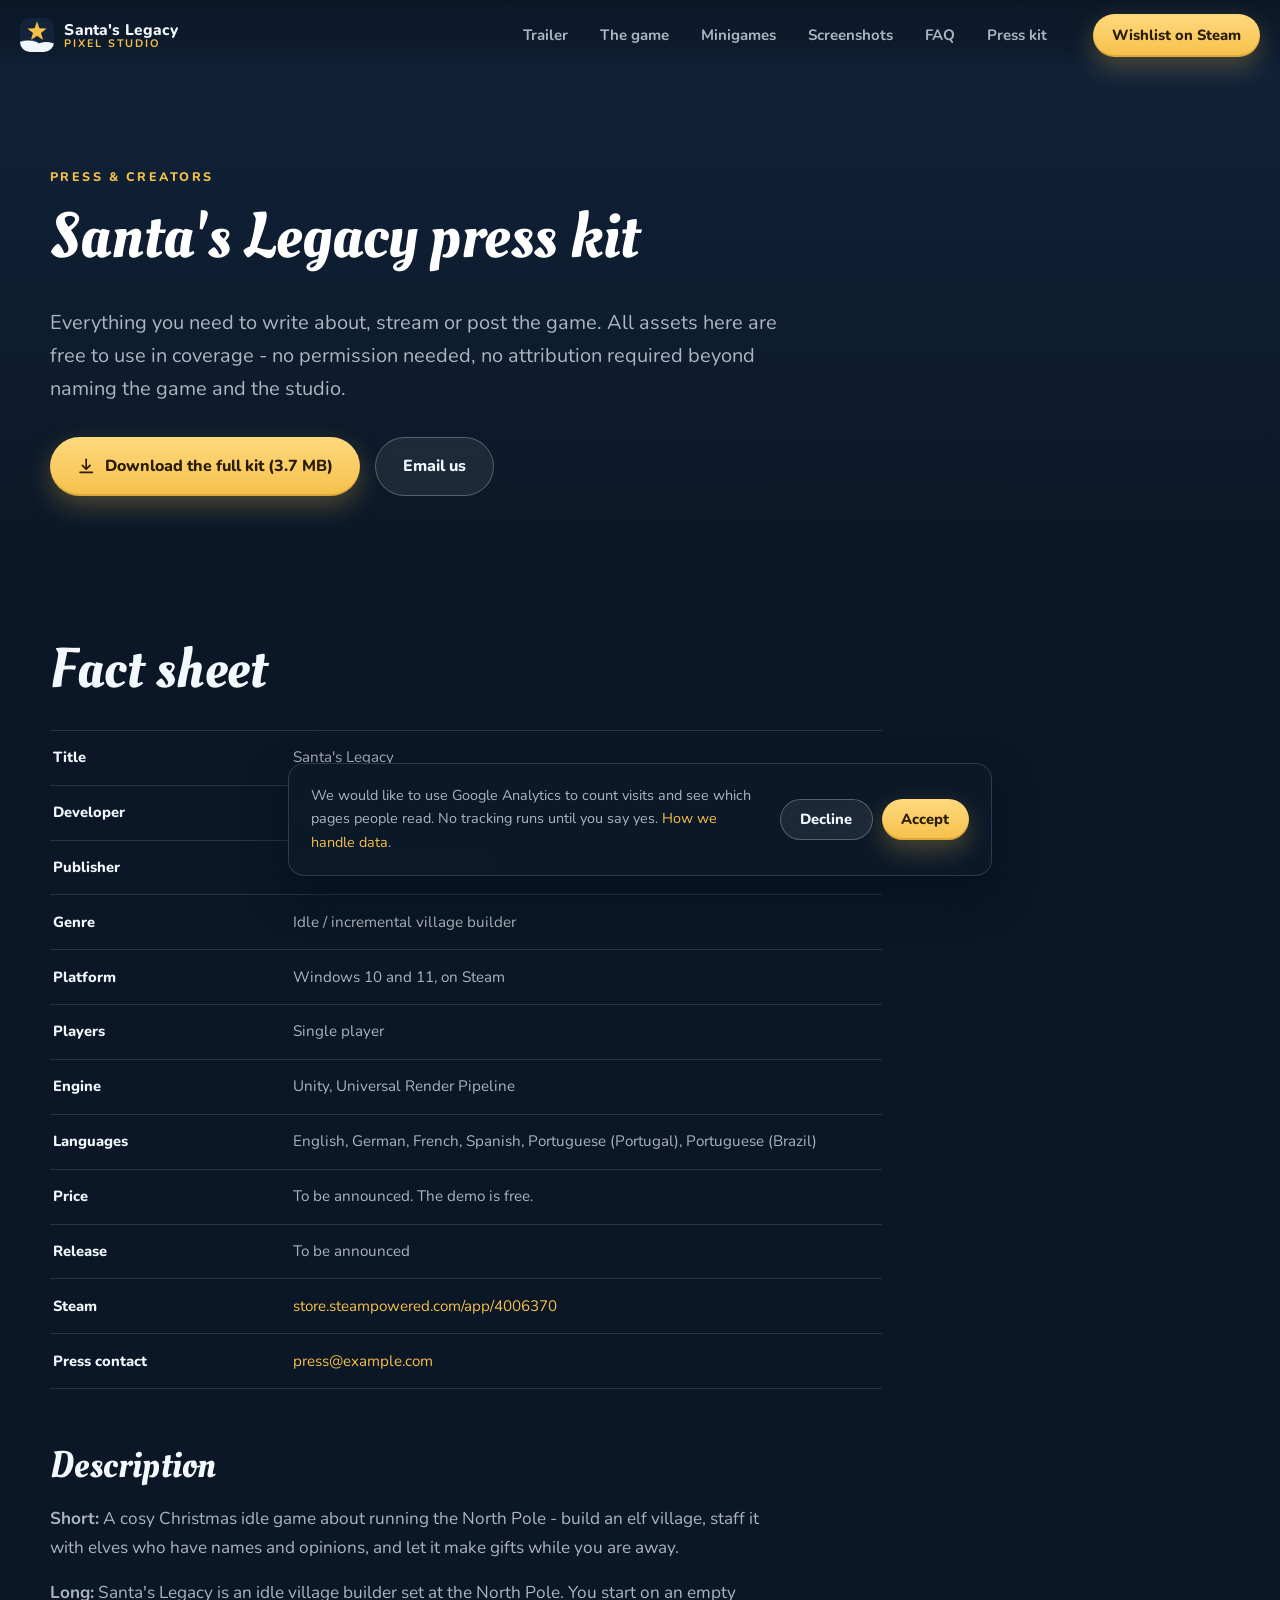
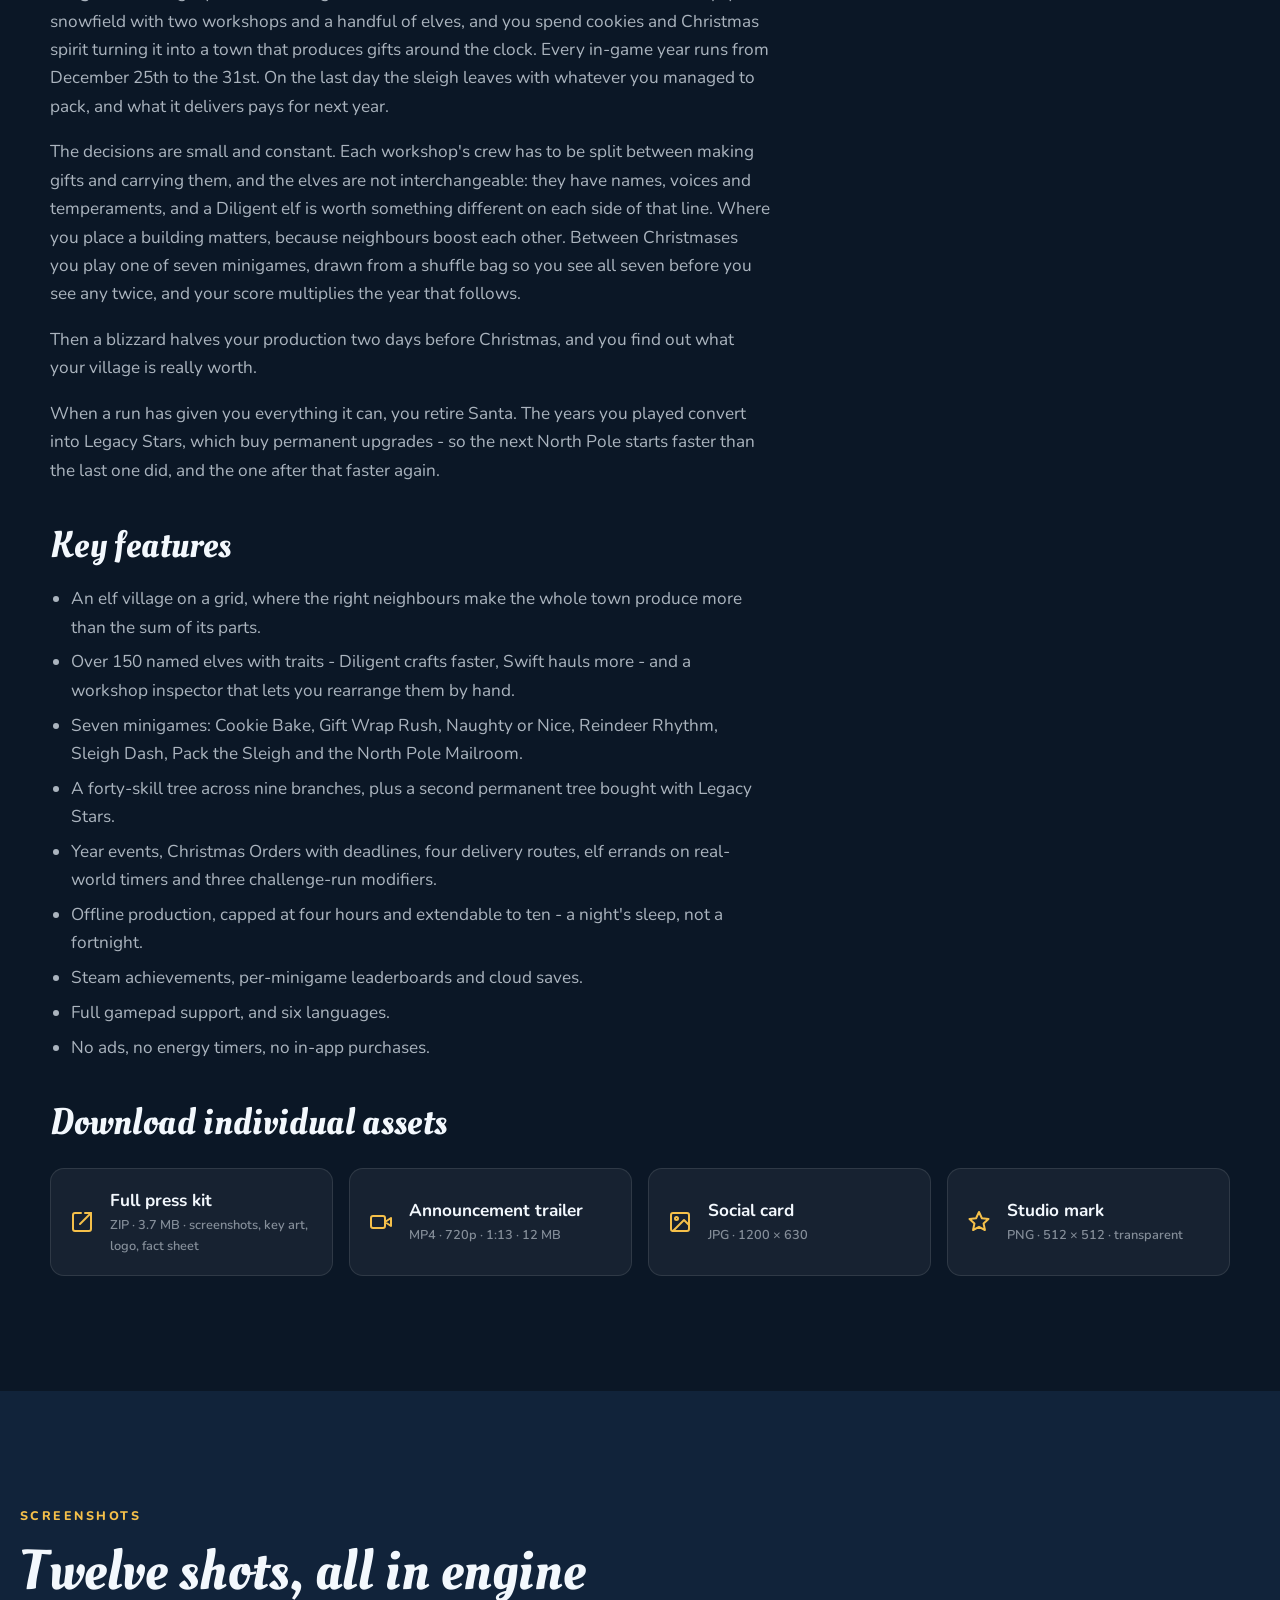
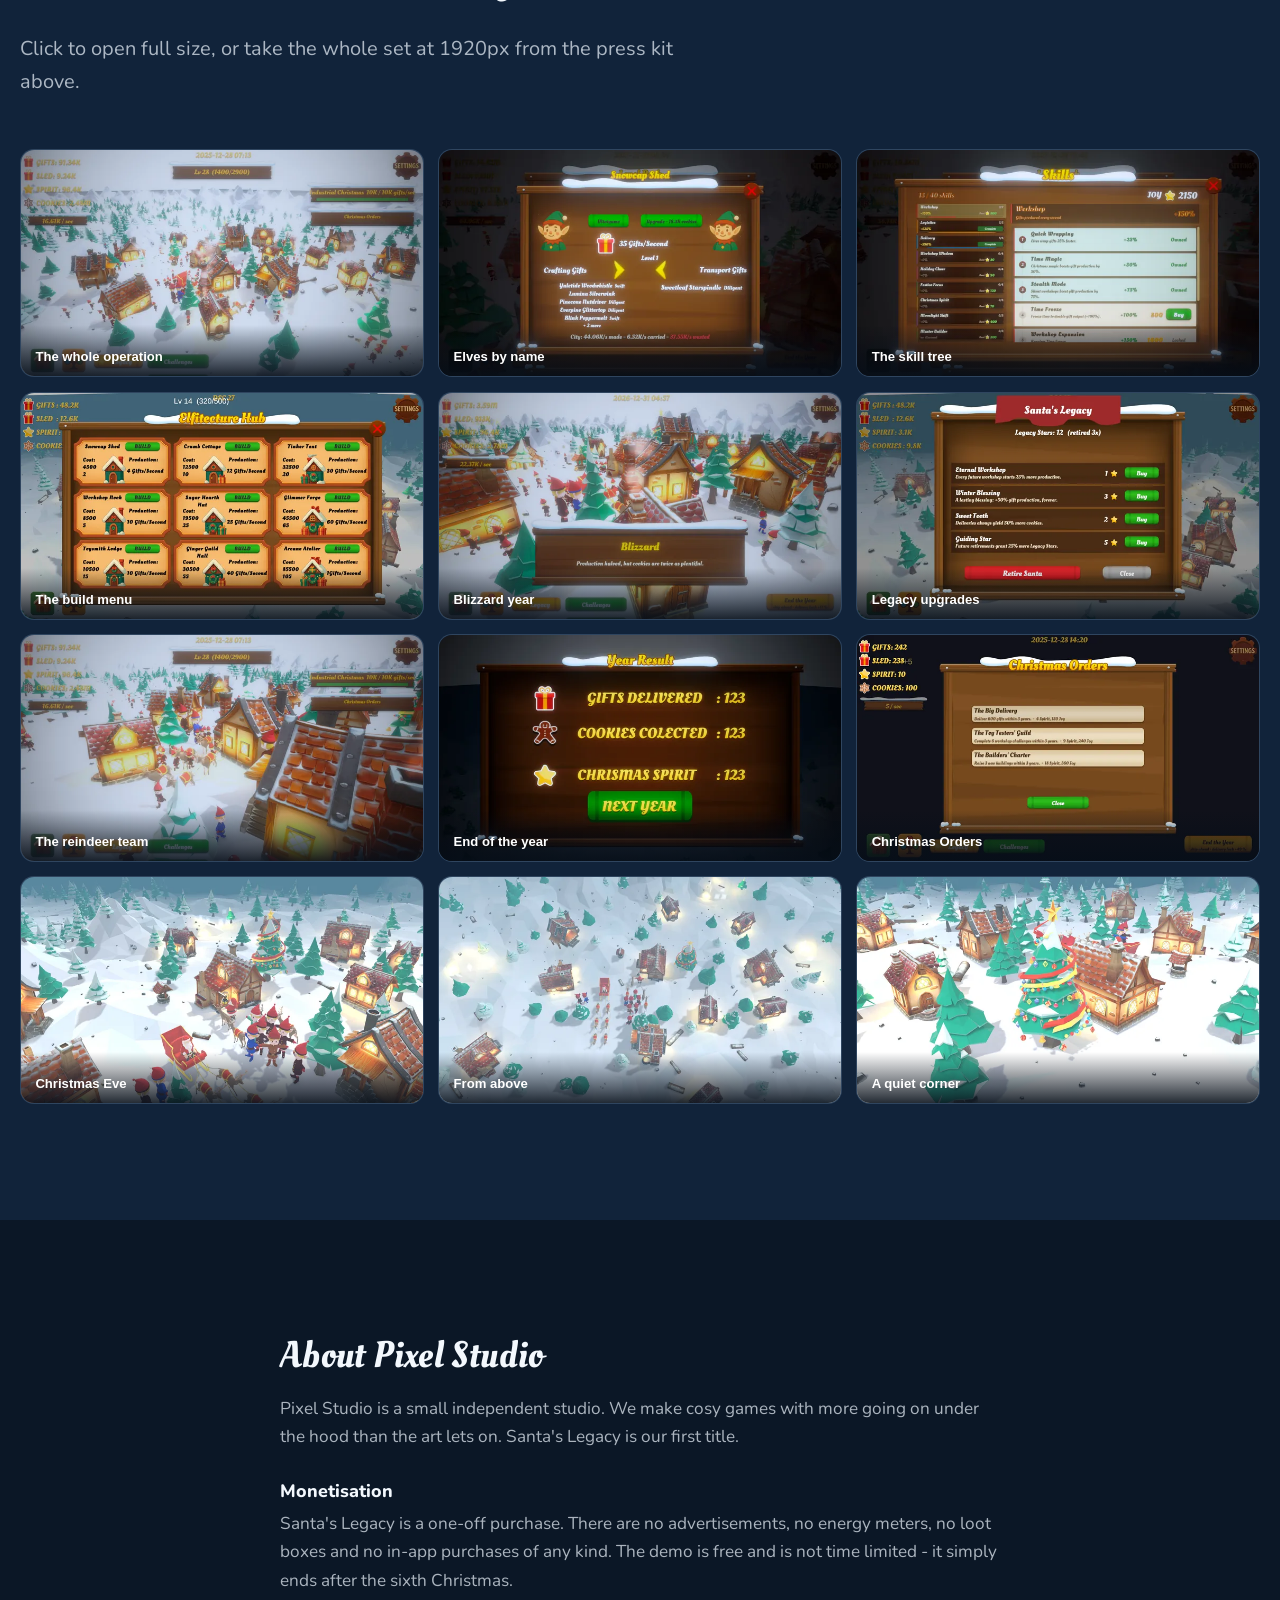
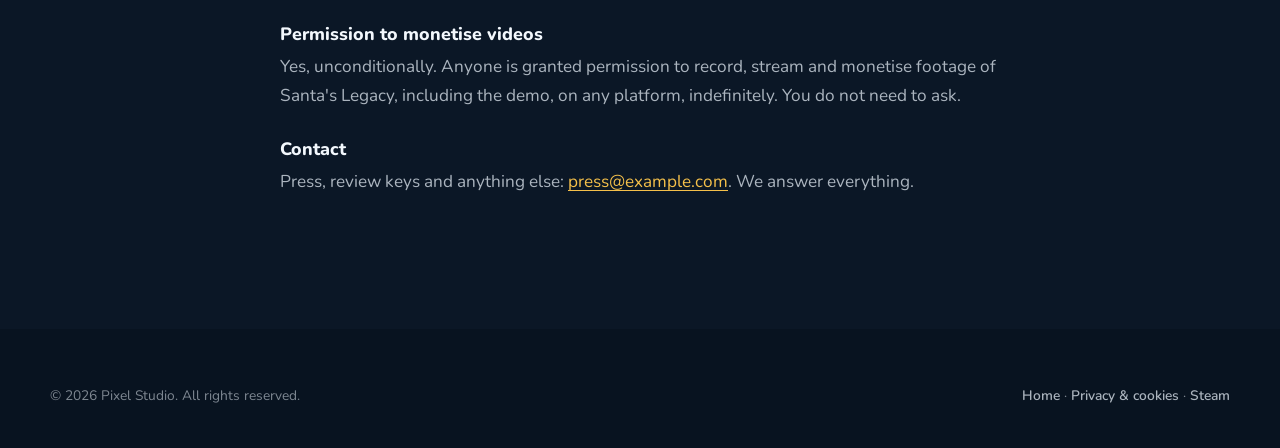
==== commit 114f5759: "Point the site at santaslegacy.ro The CNAME committed from the Pages settings names the live host, s" ====
--- a/press.html
+++ b/press.html
@@ -6,7 +6,7 @@
 
 <title>Press kit - Santa's Legacy | Pixel Studio</title>
 <meta name="description" content="Press kit for Santa's Legacy by Pixel Studio: fact sheet, description, key features, the announcement trailer, logos and twelve in-engine screenshots, free to use in coverage.">
-<link rel="canonical" href="https://example.com/press.html">
+<link rel="canonical" href="https://santaslegacy.ro/press.html">
 <meta name="theme-color" content="#0b1726">
 <meta name="robots" content="index, follow, max-image-preview:large">
 
@@ -14,10 +14,10 @@
 <meta property="og:site_name" content="Pixel Studio">
 <meta property="og:title" content="Press kit - Santa's Legacy">
 <meta property="og:description" content="Fact sheet, trailer, logos and twelve in-engine screenshots for Santa's Legacy by Pixel Studio.">
-<meta property="og:url" content="https://example.com/press.html">
-<meta property="og:image" content="https://example.com/assets/img/og-image.jpg">
+<meta property="og:url" content="https://santaslegacy.ro/press.html">
+<meta property="og:image" content="https://santaslegacy.ro/assets/img/og-image.jpg">
 <meta name="twitter:card" content="summary_large_image">
-<meta name="twitter:image" content="https://example.com/assets/img/og-image.jpg">
+<meta name="twitter:image" content="https://santaslegacy.ro/assets/img/og-image.jpg">
 
 <link rel="icon" href="favicon.ico" sizes="any">
 <link rel="icon" href="assets/img/icon-192.png" type="image/png" sizes="192x192">
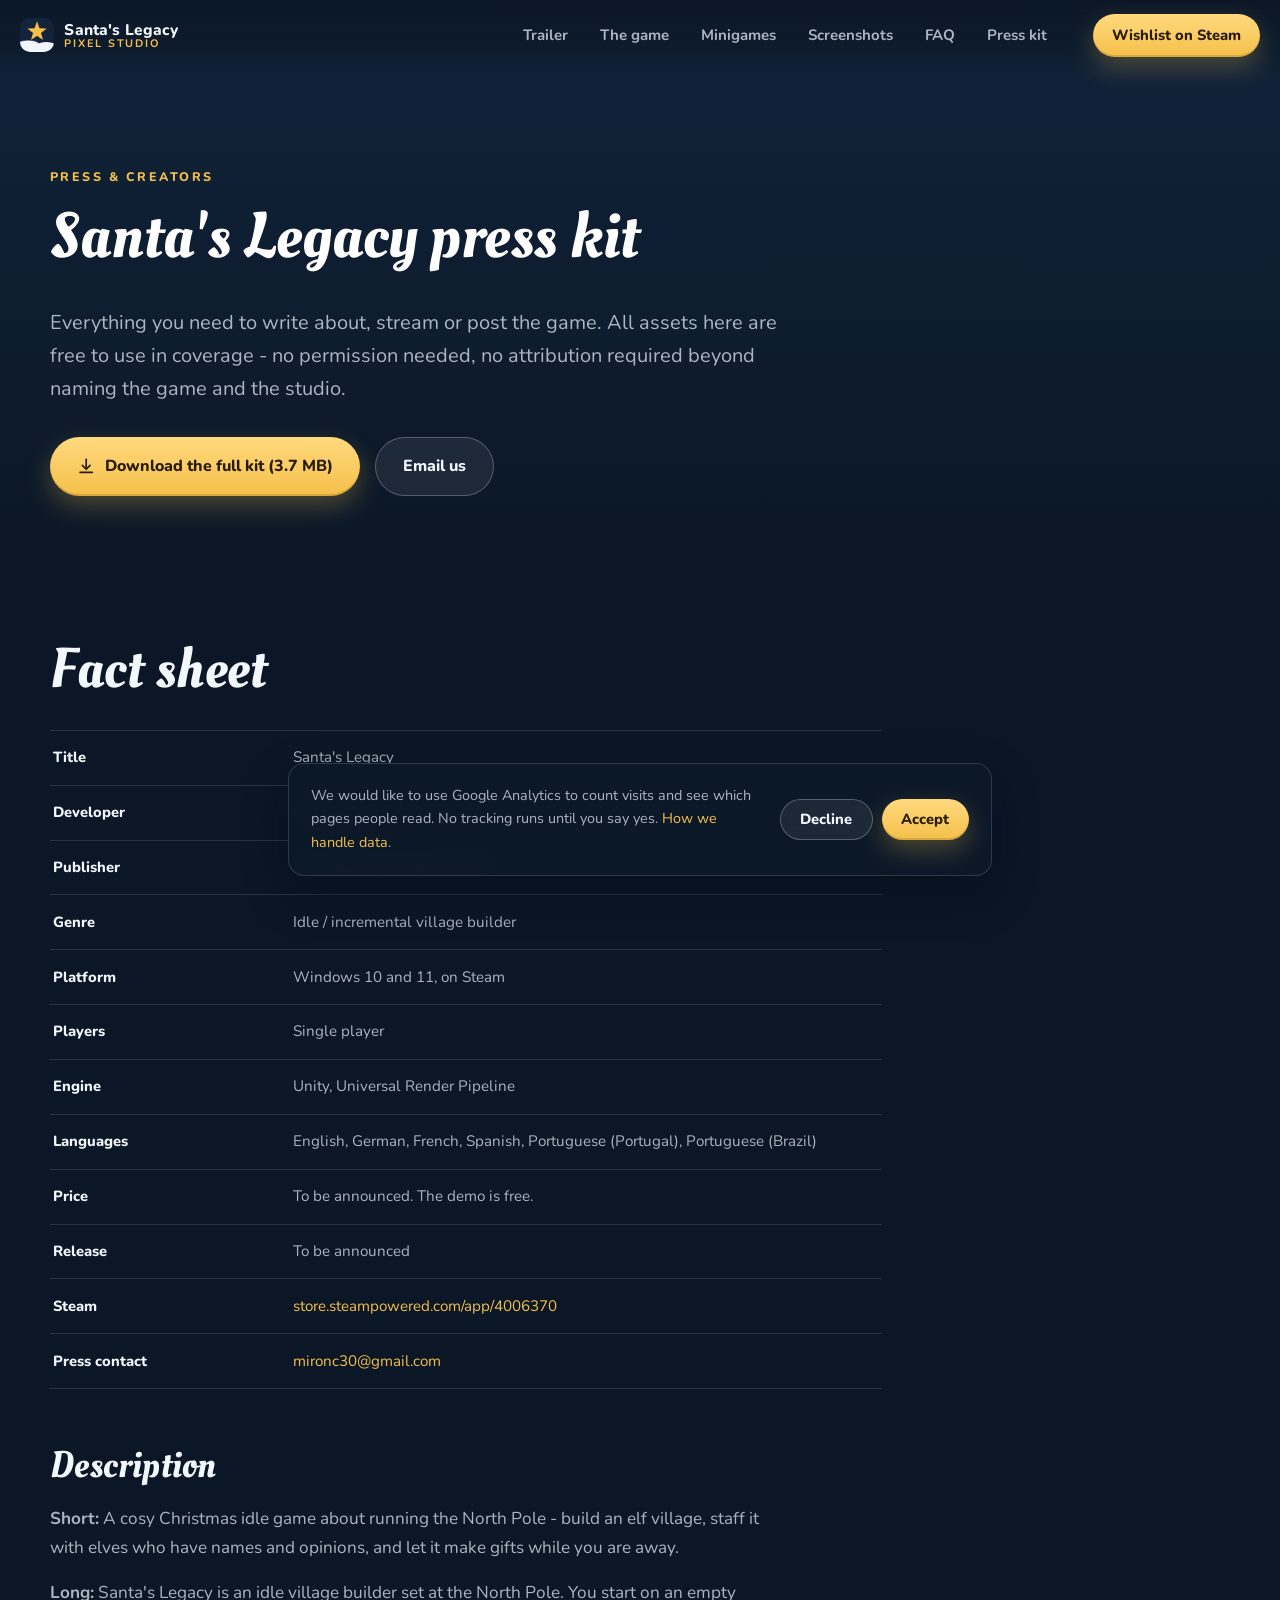
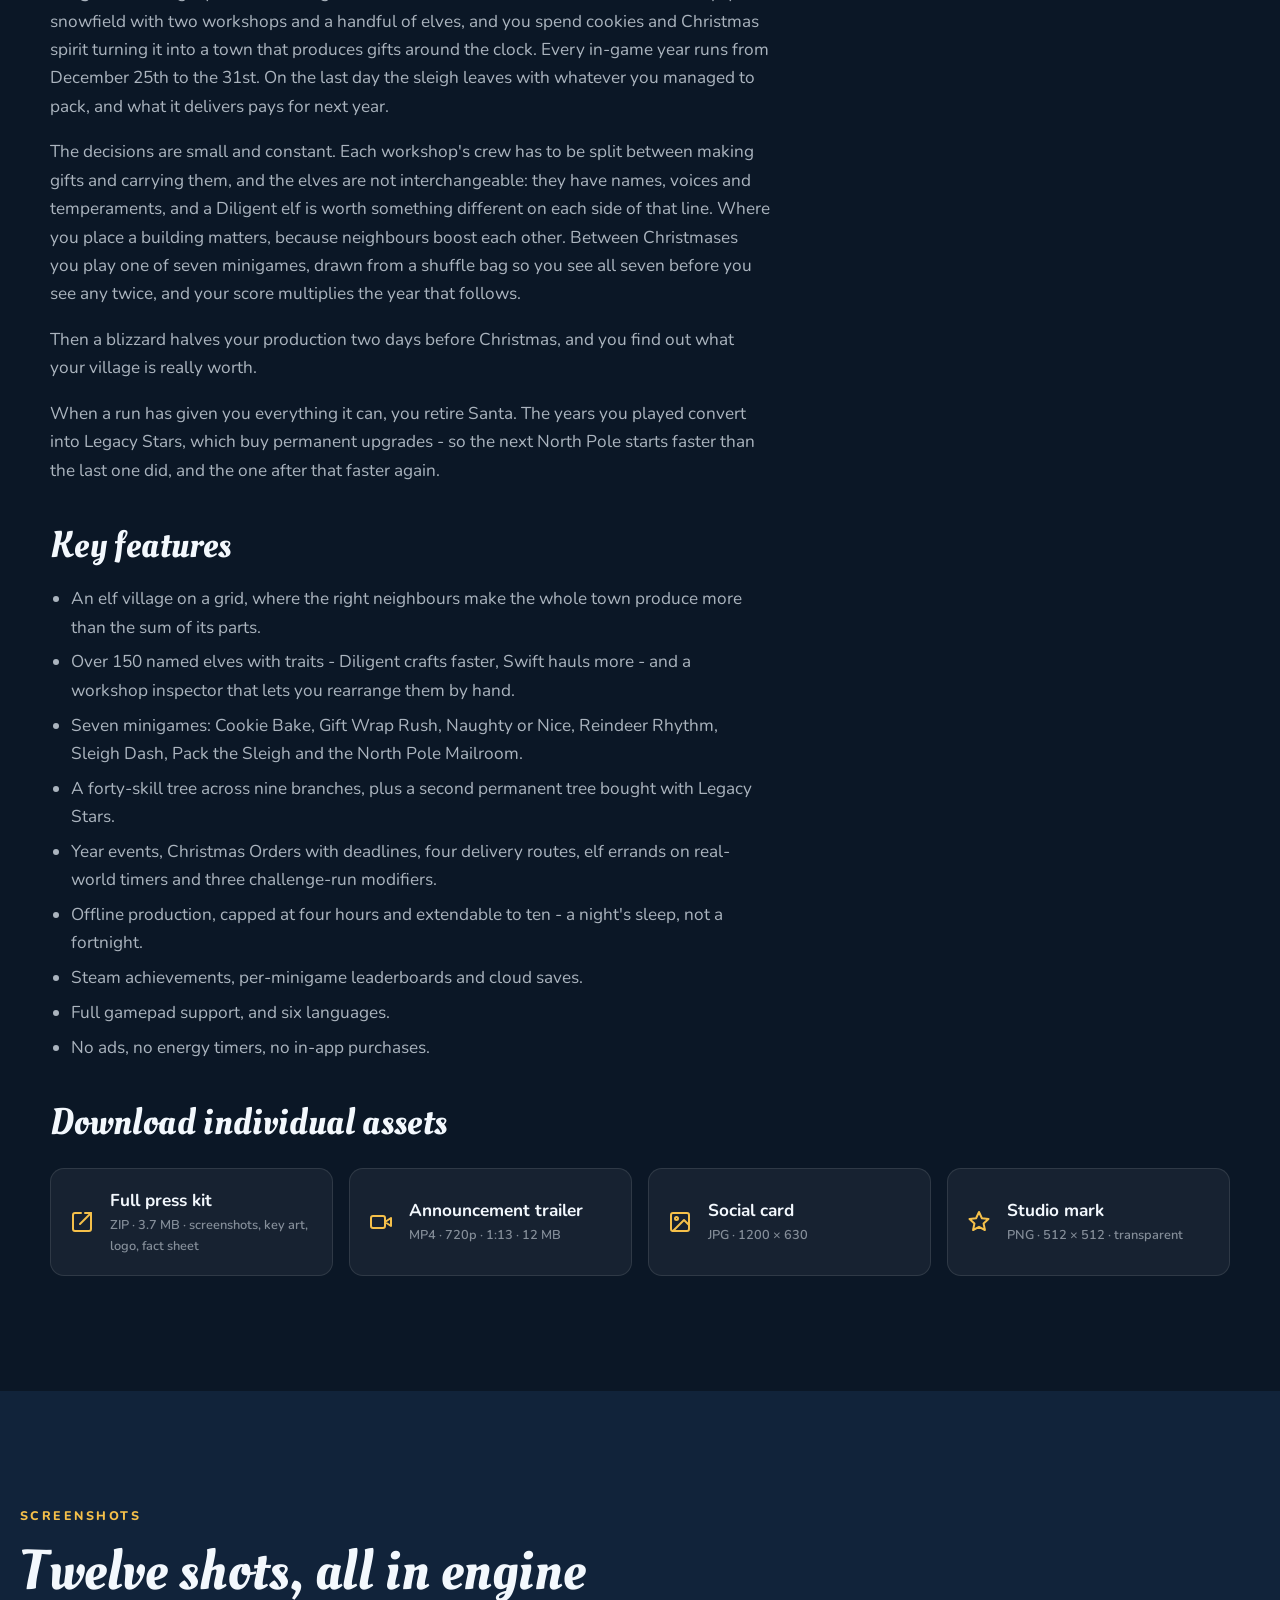
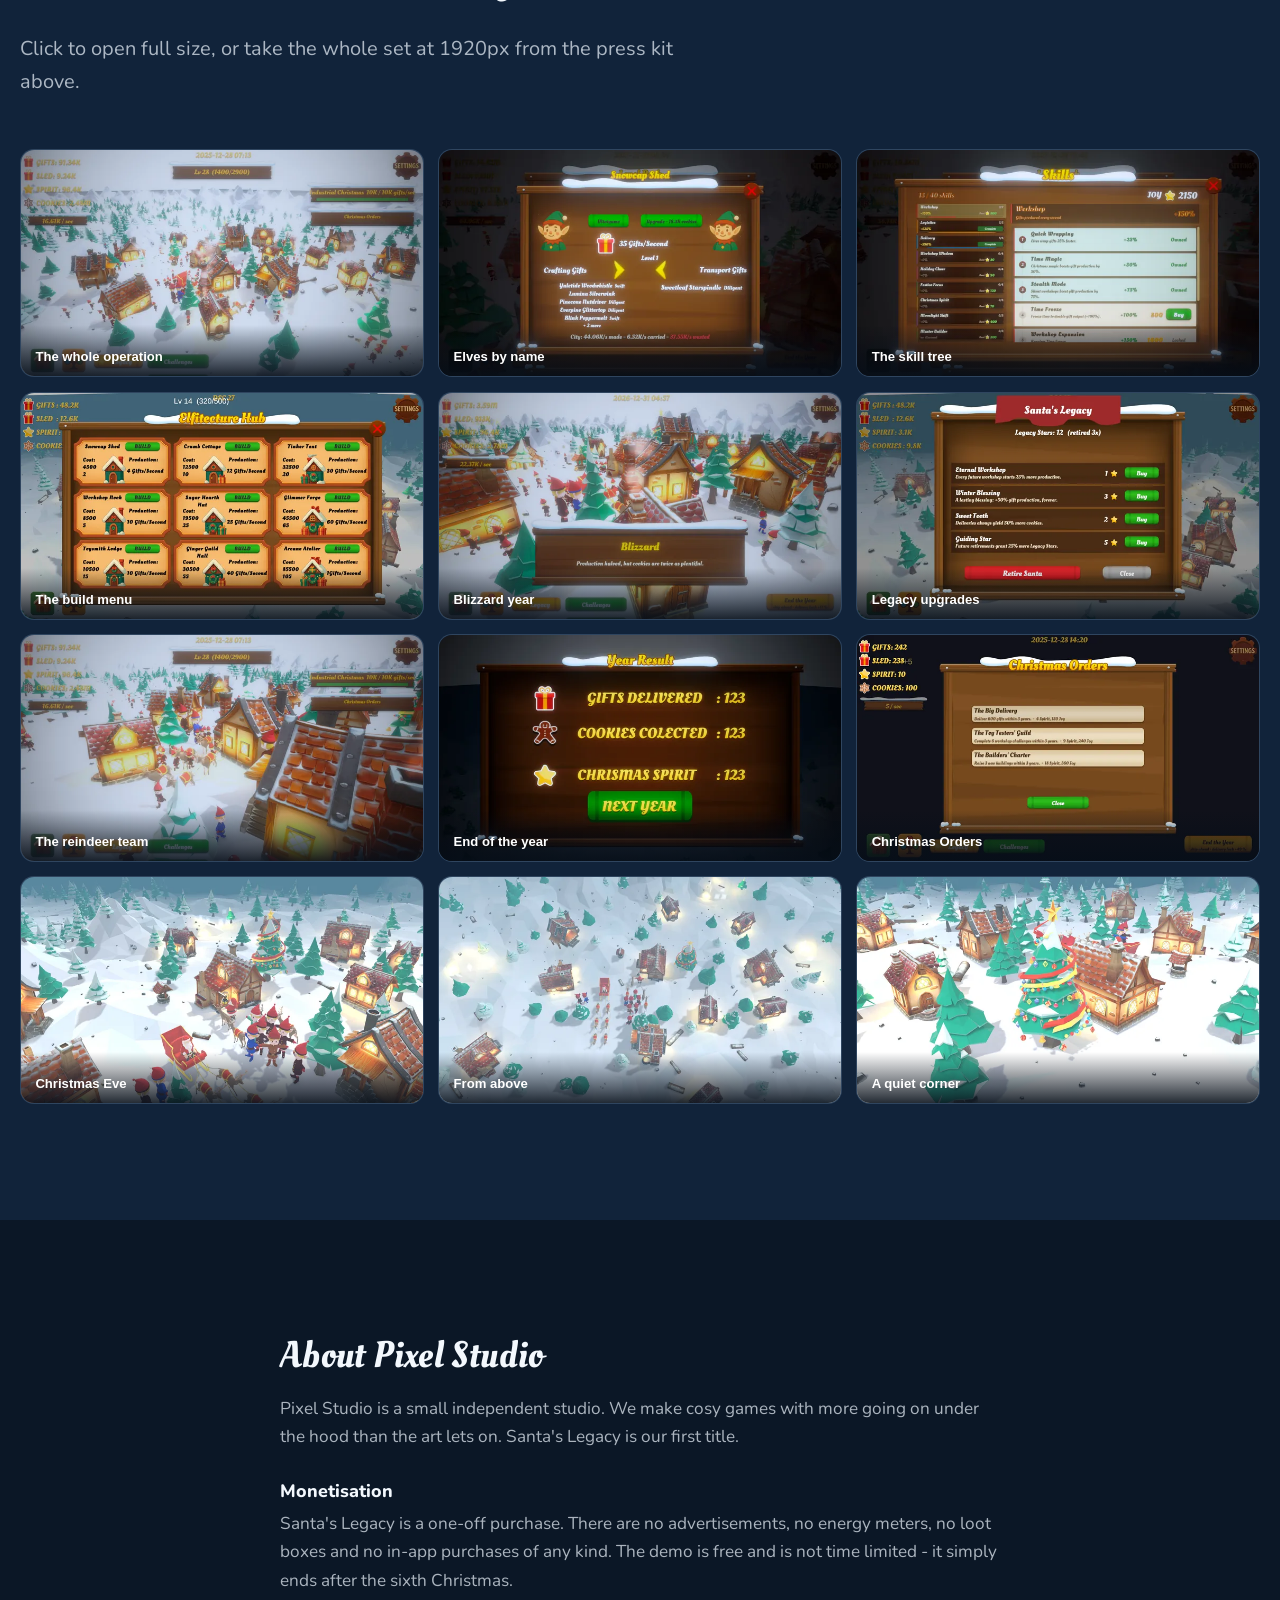
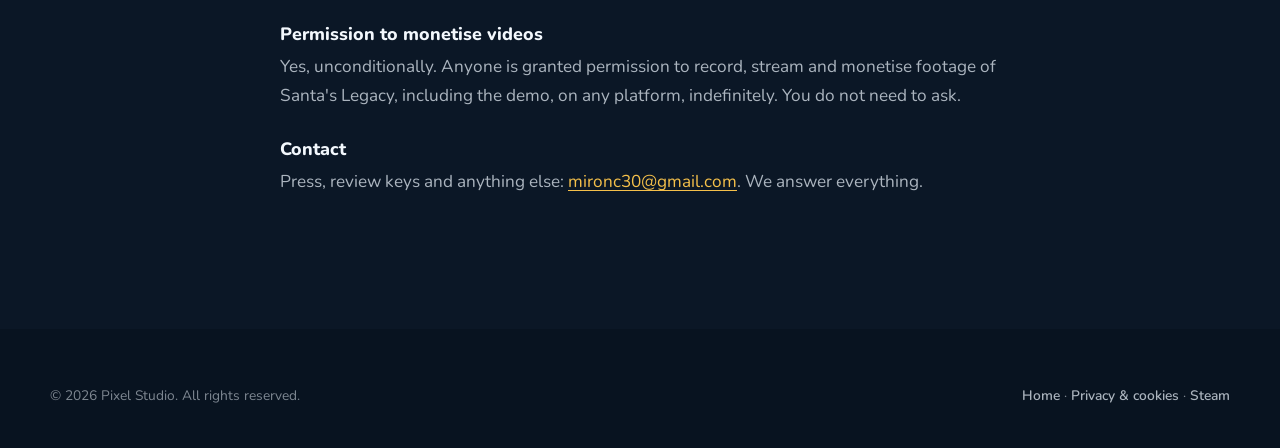
==== commit 5a9bc759: "Set the public contact address, including inside the press kit mironc30@gmail.com replaces press@exa" ====
--- a/press.html
+++ b/press.html
@@ -67,7 +67,7 @@
         <svg viewBox="0 0 24 24" fill="none" stroke="currentColor" stroke-width="2.2" stroke-linecap="round" stroke-linejoin="round" aria-hidden="true"><path d="M12 3v12"/><path d="m7 11 5 5 5-5"/><path d="M4 20h16"/></svg>
         Download the full kit (3.7 MB)
       </a>
-      <a class="btn btn--ghost" href="mailto:press@example.com">Email us</a>
+      <a class="btn btn--ghost" href="mailto:mironc30@gmail.com">Email us</a>
     </div>
   </div>
 </section>
@@ -88,7 +88,7 @@
       <div><dt>Price</dt><dd>To be announced. The demo is free.</dd></div>
       <div><dt>Release</dt><dd>To be announced</dd></div>
       <div><dt>Steam</dt><dd><a href="https://store.steampowered.com/app/4006370/" target="_blank" rel="noopener" data-cta="press-factsheet">store.steampowered.com/app/4006370</a></dd></div>
-      <div><dt>Press contact</dt><dd><a href="mailto:press@example.com">press@example.com</a></dd></div>
+      <div><dt>Press contact</dt><dd><a href="mailto:mironc30@gmail.com">mironc30@gmail.com</a></dd></div>
     </dl>
 
     <div class="prose">
@@ -170,7 +170,7 @@
     <h3>Permission to monetise videos</h3>
     <p>Yes, unconditionally. Anyone is granted permission to record, stream and monetise footage of Santa's Legacy, including the demo, on any platform, indefinitely. You do not need to ask.</p>
     <h3>Contact</h3>
-    <p>Press, review keys and anything else: <a href="mailto:press@example.com">press@example.com</a>. We answer everything.</p>
+    <p>Press, review keys and anything else: <a href="mailto:mironc30@gmail.com">mironc30@gmail.com</a>. We answer everything.</p>
   </div>
 </section>
 
